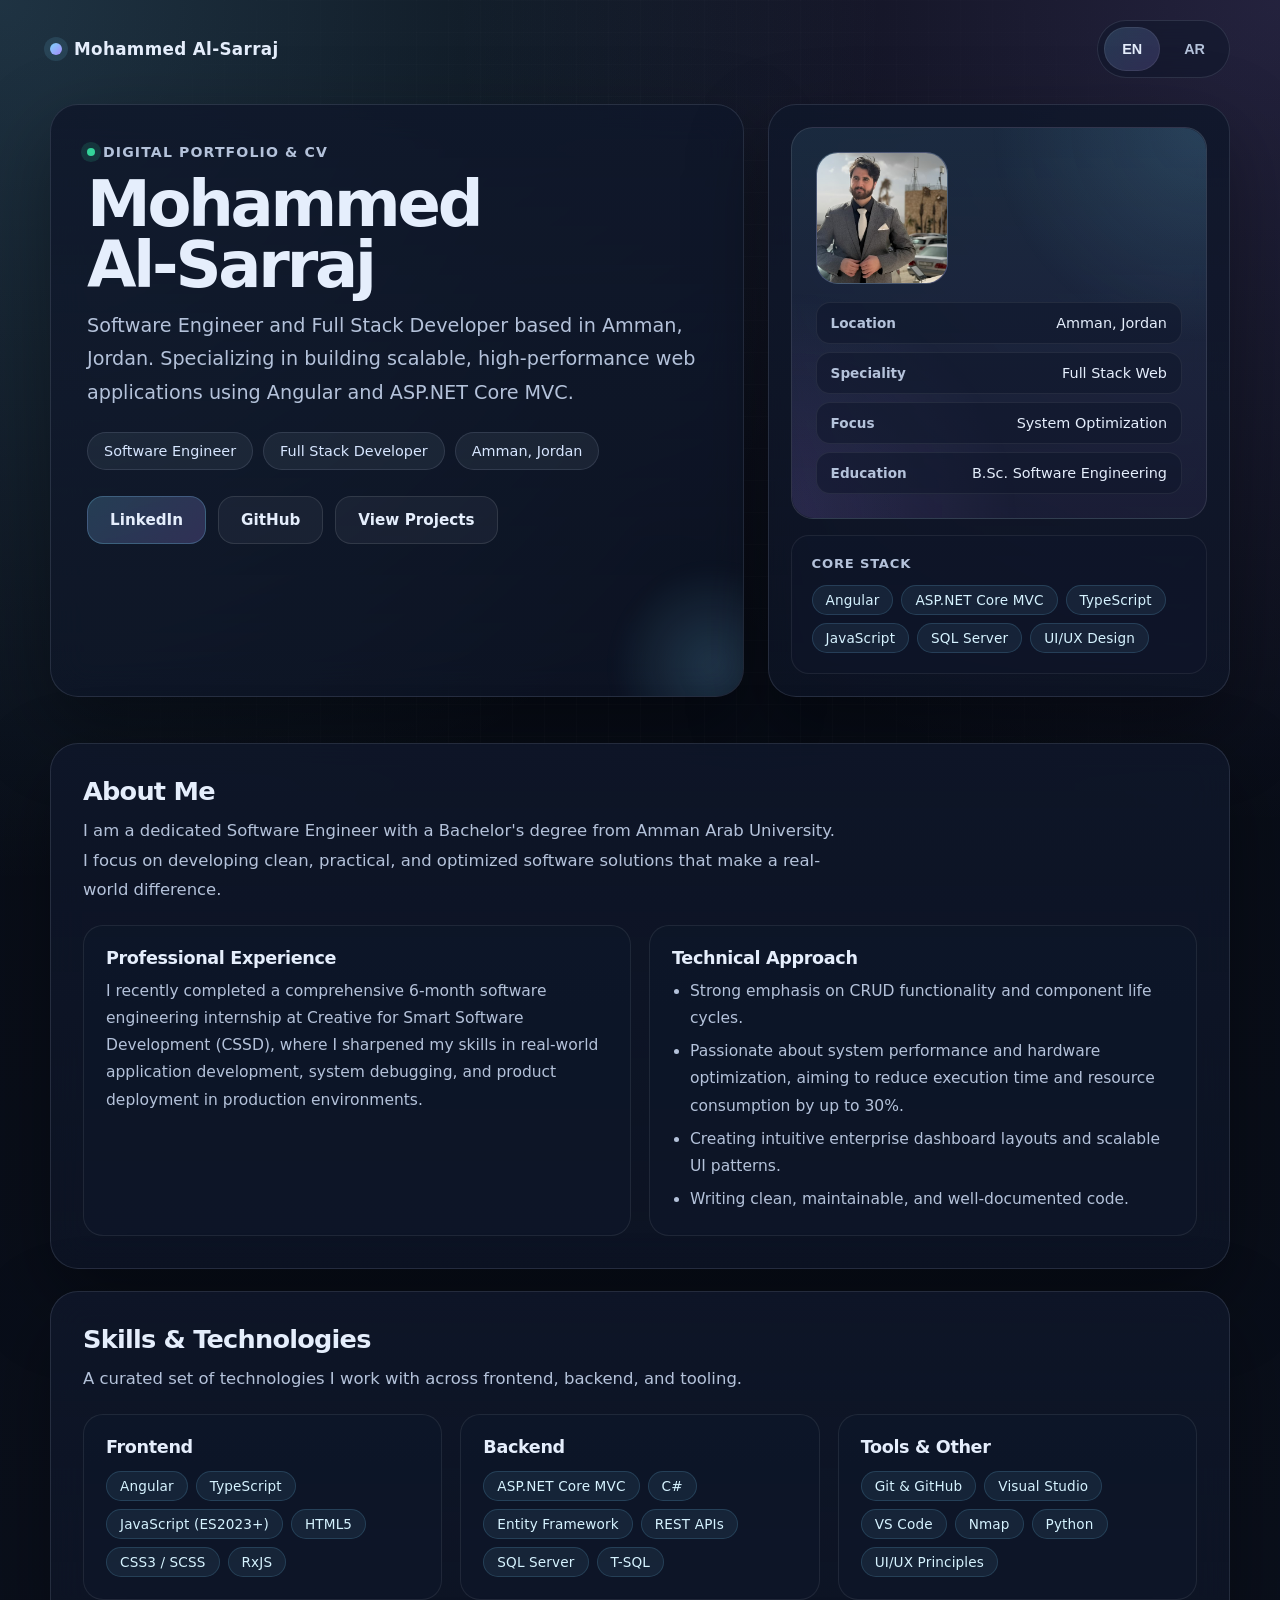
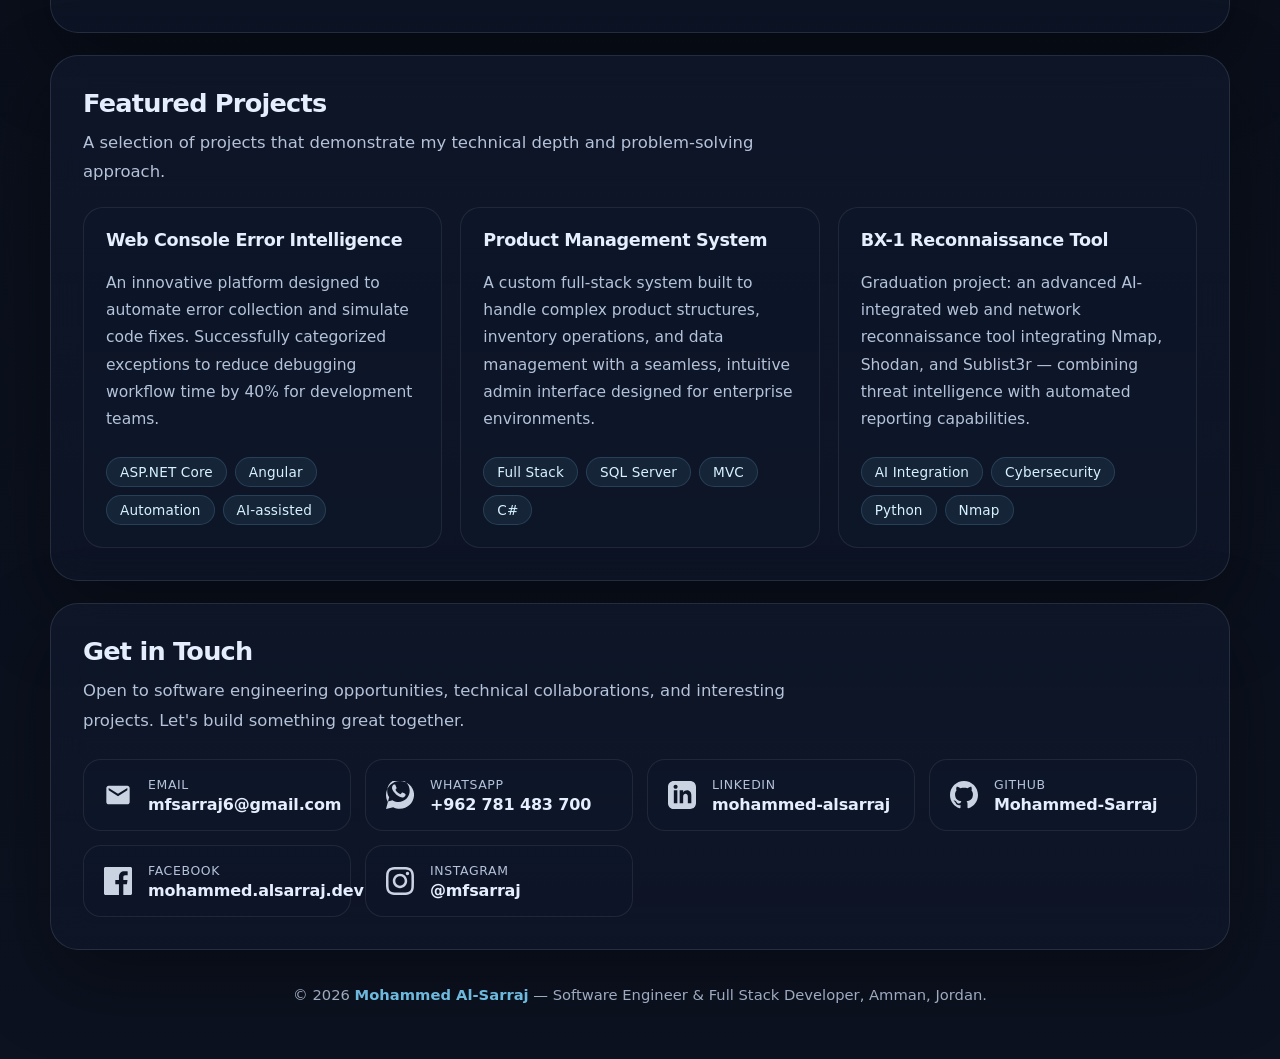
==== index.html @ 89865c55 "Update index.html" ====
<!DOCTYPE html>
<html lang="en" dir="ltr">
<head>
  <meta charset="UTF-8" />
  <meta name="viewport" content="width=device-width, initial-scale=1.0" />
  <meta name="theme-color" content="#070b14" />
  <meta name="color-scheme" content="dark light" />

  <title>Mohammed Al-Sarraj — Software Engineer & Full Stack Developer | محمد السراج — مهندس برمجيات</title>
  <meta name="description" content="Mohammed Al-Sarraj is a Software Engineer and Full Stack Developer based in Amman, Jordan, specializing in Angular and ASP.NET Core MVC. Building scalable, high-performance web applications." />
  <meta name="keywords" content="Mohammed Al-Sarraj, محمد السراج, Software Engineer, Full Stack Developer, Angular, ASP.NET Core, Web Developer, Amman, Jordan, مهندس برمجيات, مطور ويب" />
  <meta name="author" content="Mohammed Al-Sarraj" />
  <meta name="robots" content="index, follow, max-image-preview:large, max-snippet:-1, max-video-preview:-1" />
  <meta name="googlebot" content="index, follow" />
  <meta name="rating" content="general" />
  <meta name="revisit-after" content="7 days" />

  <link rel="icon" href="profile.jpg" />
  <link rel="apple-touch-icon" href="apple-touch-icon.png" />

  <link rel="canonical" href="https://Mohammed-Sarraj.github.io/" />
  <link rel="alternate" hreflang="en" href="https://Mohammed-Sarraj.github.io/" />
  <link rel="alternate" hreflang="ar" href="https://Mohammed-Sarraj.github.io/" />
  <link rel="alternate" hreflang="x-default" href="https://Mohammed-Sarraj.github.io/" />

  <meta property="og:type" content="profile" />
  <meta property="og:title" content="Mohammed Al-Sarraj — Software Engineer & Full Stack Developer" />
  <meta property="og:description" content="Digital CV and professional portfolio for Mohammed Al-Sarraj — Full Stack Developer specializing in Angular and ASP.NET Core MVC. Based in Amman, Jordan." />
  <meta property="og:url" content="https://Mohammed-Sarraj.github.io/" />
  <meta property="og:image" content="https://Mohammed-Sarraj.github.io/profile.jpg" />
  <meta property="og:image:alt" content="Mohammed Al-Sarraj — Software Engineer Portfolio" />
  <meta property="og:image:width" content="1200" />
  <meta property="og:image:height" content="630" />
  <meta property="og:locale" content="en_US" />
  <meta property="og:locale:alternate" content="ar_JO" />
  <meta property="og:site_name" content="Mohammed Al-Sarraj — Portfolio" />
  <meta property="profile:first_name" content="Mohammed" />
  <meta property="profile:last_name" content="Al-Sarraj" />

  <meta name="twitter:card" content="summary_large_image" />
  <meta name="twitter:title" content="Mohammed Al-Sarraj — Software Engineer & Full Stack Developer" />
  <meta name="twitter:description" content="Digital CV and professional portfolio for Mohammed Al-Sarraj. Full Stack Developer | Angular | ASP.NET Core | Amman, Jordan." />
  <meta name="twitter:image" content="https://Mohammed-Sarraj.github.io/profile.jpg" />
  <meta name="twitter:image:alt" content="Mohammed Al-Sarraj — Software Engineer" />

  <script type="application/ld+json">
  {
    "@context": "https://schema.org",
    "@type": "ProfilePage",
    "dateCreated": "2026-01-01",
    "dateModified": "2026-04-15",
    "url": "https://Mohammed-Sarraj.github.io/",
    "name": "Mohammed Al-Sarraj — Software Engineer Portfolio",
    "description": "Professional portfolio and digital CV for Mohammed Al-Sarraj, Full Stack Developer based in Amman, Jordan.",
    "inLanguage": ["en", "ar"],
    "mainEntity": {
      "@type": "Person",
      "@id": "https://Mohammed-Sarraj.github.io/#person",
      "name": "Mohammed Al-Sarraj",
      "alternateName": ["محمد السراج", "Mohammed Sarraj", "Mohammed-Al-Sarraj", "M. Al-Sarraj"],
      "jobTitle": "Software Engineer",
      "description": "Full Stack Developer specializing in Angular and ASP.NET Core MVC, building scalable web applications.",
      "url": "https://Mohammed-Sarraj.github.io/",
      "image": {
        "@type": "ImageObject",
        "url": "https://Mohammed-Sarraj.github.io/profile.jpg",
        "width": 400,
        "height": 400
      },
      "email": "mfsarraj6@gmail.com",
      "telephone": "+962781483700",
      "sameAs": [
        "https://www.linkedin.com/in/mohammed-alsarraj",
        "https://github.com/Mohammed-Sarraj",
        "https://www.facebook.com/mohammed.alsarraj.dev",
        "https://www.instagram.com/mfsarraj",
        "https://wa.me/962781483700"
      ],
      "address": {
        "@type": "PostalAddress",
        "addressLocality": "Amman",
        "addressRegion": "Amman Governorate",
        "addressCountry": "JO"
      },
      "nationality": {
        "@type": "Country",
        "name": "Jordan"
      },
      "alumniOf": {
        "@type": "EducationalOrganization",
        "name": "Amman Arab University",
        "address": {
          "@type": "PostalAddress",
          "addressLocality": "Amman",
          "addressCountry": "JO"
        }
      },
      "worksFor": {
        "@type": "Organization",
        "name": "Creative for Smart Software Development (CSSD)"
      },
      "knowsAbout": [
        "Angular",
        "ASP.NET Core MVC",
        "TypeScript",
        "JavaScript",
        "SQL Server",
        "Full Stack Web Development",
        "System Performance Optimization",
        "UI/UX Design",
        "Cybersecurity"
      ],
      "hasCredential": {
        "@type": "EducationalOccupationalCredential",
        "credentialCategory": "degree",
        "name": "Bachelor of Software Engineering",
        "recognizedBy": {
          "@type": "EducationalOrganization",
          "name": "Amman Arab University"
        }
      }
    },
    "breadcrumb": {
      "@type": "BreadcrumbList",
      "itemListElement": [
        {
          "@type": "ListItem",
          "position": 1,
          "name": "Home",
          "item": "https://Mohammed-Sarraj.github.io/"
        }
      ]
    }
  }
  </script>

  <script type="application/ld+json">
  {
    "@context": "https://schema.org",
    "@type": "WebSite",
    "name": "Mohammed Al-Sarraj",
    "url": "https://Mohammed-Sarraj.github.io/",
    "description": "Professional portfolio and digital CV of Mohammed Al-Sarraj, Software Engineer and Full Stack Developer.",
    "inLanguage": ["en", "ar"]
  }
  </script>

  <style>
    /* ============================================================
       DESIGN TOKENS
    ============================================================ */
    :root {
      --bg: #070b14;
      --bg2: #0c1220;
      --card: rgba(15,23,42,0.86);
      --text: #e5eefc;
      --muted: #b4c2da;
      --line: rgba(148,163,184,0.18);
      --accent: #7dd3fc;
      --accent2: #a78bfa;
      --success: #34d399;
      --shadow: 0 30px 80px rgba(0,0,0,0.35);
      --radius: 28px;
      --radius-sm: 18px;
      --max: 1180px;
      --transition: 0.25s ease;
    }

    /* ============================================================
       RESET & BASE
    ============================================================ */
    *, *::before, *::after { box-sizing: border-box; }

    html { scroll-behavior: smooth; }

    @media (prefers-reduced-motion: reduce) {
      html { scroll-behavior: auto; }
      *, *::before, *::after {
        animation-duration: 0.01ms !important;
        animation-iteration-count: 1 !important;
        transition-duration: 0.01ms !important;
      }
    }

    body {
      margin: 0;
      font-family: system-ui, -apple-system, BlinkMacSystemFont, "Segoe UI", Roboto, "Helvetica Neue", Arial, sans-serif;
      background:
        radial-gradient(circle at top left, rgba(125,211,252,0.20), transparent 30%),
        radial-gradient(circle at top right, rgba(167,139,250,0.18), transparent 28%),
        linear-gradient(180deg, var(--bg), var(--bg2));
      color: var(--text);
      min-height: 100vh;
      overflow-x: hidden;
      -webkit-font-smoothing: antialiased;
      -moz-osx-font-smoothing: grayscale;
      text-rendering: optimizeLegibility;
    }

    body::before {
      content: "";
      position: fixed;
      inset: 0;
      pointer-events: none;
      background-image:
        linear-gradient(rgba(255,255,255,0.035) 1px, transparent 1px),
        linear-gradient(90deg, rgba(255,255,255,0.035) 1px, transparent 1px);
      background-size: 32px 32px;
      mask-image: radial-gradient(circle at center, black 35%, transparent 100%);
      -webkit-mask-image: radial-gradient(circle at center, black 35%, transparent 100%);
      opacity: 0.55;
      z-index: 0;
    }

    a { color: inherit; text-decoration: none; }
    img { max-width: 100%; display: block; }

    /* ============================================================
       SKIP LINK (Accessibility)
    ============================================================ */
    .skip-link {
      position: absolute;
      top: -999px;
      left: 16px;
      z-index: 9999;
      padding: 12px 20px;
      background: var(--accent);
      color: #000;
      font-weight: 700;
      border-radius: 0 0 12px 12px;
      text-decoration: none;
      transition: top var(--transition);
    }
    .skip-link:focus { top: 0; }

    /* ============================================================
       FOCUS STYLES (Accessibility — WCAG 2.4.7)
    ============================================================ */
    a:focus-visible,
    button:focus-visible {
      outline: 3px solid var(--accent);
      outline-offset: 4px;
      border-radius: 6px;
    }

    /* ============================================================
       LAYOUT
    ============================================================ */
    .wrap {
      width: min(var(--max), calc(100% - 32px));
      margin: 0 auto;
      position: relative;
      z-index: 1;
    }

    /* ============================================================
       TOPBAR / NAV
    ============================================================ */
    .topbar {
      display: flex;
      justify-content: space-between;
      align-items: center;
      padding: 20px 0 8px;
      gap: 16px;
    }

    .brand {
      display: flex;
      align-items: center;
      gap: 12px;
      font-weight: 700;
      font-size: 1.05rem;
      letter-spacing: 0.02em;
    }

    .dot {
      width: 12px;
      height: 12px;
      border-radius: 50%;
      background: linear-gradient(135deg, var(--accent), var(--accent2));
      box-shadow: 0 0 0 6px rgba(125,211,252,0.12);
      flex-shrink: 0;
    }

    /* Language switcher — role="group" + aria-pressed is semantically correct for a toggle */
    .lang-switch {
      display: inline-flex;
      gap: 6px;
      padding: 6px;
      border: 1px solid var(--line);
      border-radius: 999px;
      background: rgba(15,23,42,0.55);
      backdrop-filter: blur(14px);
      -webkit-backdrop-filter: blur(14px);
    }

    .lang-switch button {
      appearance: none;
      border: 0;
      border-radius: 999px;
      padding: 10px 18px;
      background: transparent;
      color: var(--muted);
      font-weight: 700;
      font-size: 0.9rem;
      cursor: pointer;
      transition: background var(--transition), color var(--transition);
      min-height: 44px;
      min-width: 48px;
    }

    .lang-switch button[aria-pressed="true"] {
      background: linear-gradient(135deg, rgba(125,211,252,0.18), rgba(167,139,250,0.18));
      color: var(--text);
      box-shadow: inset 0 0 0 1px rgba(255,255,255,0.08);
    }

    /* ============================================================
       HERO
    ============================================================ */
    .hero {
      display: grid;
      grid-template-columns: 1.2fr 0.8fr;
      gap: 24px;
      align-items: stretch;
      padding: 18px 0 24px;
    }

    .panel {
      background: linear-gradient(180deg, rgba(15,23,42,0.86), rgba(15,23,42,0.62));
      border: 1px solid var(--line);
      border-radius: var(--radius);
      box-shadow: var(--shadow);
      backdrop-filter: blur(18px);
      -webkit-backdrop-filter: blur(18px);
    }

    .hero-main {
      padding: 36px 36px 32px;
      position: relative;
      overflow: hidden;
    }

    .hero-main::after {
      content: "";
      position: absolute;
      inset: auto -80px -80px auto;
      width: 220px;
      height: 220px;
      background: radial-gradient(circle, rgba(125,211,252,0.18), transparent 65%);
      border-radius: 50%;
      filter: blur(8px);
      pointer-events: none;
    }

    .eyebrow {
      display: inline-flex;
      align-items: center;
      gap: 8px;
      color: var(--muted);
      font-size: 0.88rem;
      letter-spacing: 0.08em;
      text-transform: uppercase;
      font-weight: 600;
    }

    .pulse {
      width: 8px;
      height: 8px;
      border-radius: 50%;
      background: var(--success);
      box-shadow: 0 0 0 6px rgba(52,211,153,0.15);
      flex-shrink: 0;
      animation: pulseAnim 2.2s ease-in-out infinite;
    }

    @keyframes pulseAnim {
      0%, 100% { box-shadow: 0 0 0 4px rgba(52,211,153,0.15); }
      50% { box-shadow: 0 0 0 9px rgba(52,211,153,0.08); }
    }

    @media (prefers-reduced-motion: reduce) {
      .pulse { animation: none; box-shadow: 0 0 0 4px rgba(52,211,153,0.2); }
    }

    h1 {
      margin: 14px 0 12px;
      font-size: clamp(2.4rem, 5vw, 4.6rem);
      line-height: 0.96;
      letter-spacing: -0.05em;
      font-weight: 900;
    }

    .subtitle {
      font-size: clamp(1rem, 1.8vw, 1.2rem);
      line-height: 1.75;
      color: var(--muted);
      max-width: 60ch;
      margin: 0;
    }

    .meta-row {
      display: flex;
      flex-wrap: wrap;
      gap: 10px;
      margin: 22px 0 0;
    }

    .pill {
      display: inline-flex;
      align-items: center;
      gap: 8px;
      padding: 10px 16px;
      border-radius: 999px;
      background: rgba(148,163,184,0.10);
      border: 1px solid var(--line);
      color: #d7e6ff;
      font-size: 0.9rem;
      font-weight: 500;
      white-space: nowrap;
    }

    .actions {
      display: flex;
      flex-wrap: wrap;
      gap: 12px;
      margin-top: 26px;
    }

    .btn {
      display: inline-flex;
      align-items: center;
      justify-content: center;
      gap: 10px;
      padding: 0 22px;
      height: 48px;
      min-width: 48px;
      border-radius: 16px;
      border: 1px solid rgba(255,255,255,0.10);
      font-weight: 700;
      font-size: 0.95rem;
      transition: transform var(--transition), border-color var(--transition), background var(--transition), box-shadow var(--transition);
      cursor: pointer;
    }

    .btn:hover {
      transform: translateY(-2px);
      box-shadow: 0 8px 24px rgba(0,0,0,0.25);
    }

    .btn.primary {
      background: linear-gradient(135deg, rgba(125,211,252,0.20), rgba(167,139,250,0.22));
      border-color: rgba(125,211,252,0.25);
    }

    .btn.primary:hover {
      background: linear-gradient(135deg, rgba(125,211,252,0.28), rgba(167,139,250,0.30));
      border-color: rgba(125,211,252,0.38);
    }

    .btn.ghost {
      background: rgba(148,163,184,0.08);
    }

    .btn.ghost:hover {
      background: rgba(148,163,184,0.14);
      border-color: rgba(255,255,255,0.16);
    }

    /* ============================================================
       HERO SIDE
    ============================================================ */
    .hero-side {
      padding: 22px;
      display: grid;
      gap: 16px;
    }

    .profile-card {
      padding: 24px;
      border-radius: 22px;
      background: linear-gradient(180deg, rgba(125,211,252,0.10), rgba(167,139,250,0.07));
      border: 1px solid rgba(255,255,255,0.10);
      position: relative;
      overflow: hidden;
    }

    .profile-card::before {
      content: "";
      position: absolute;
      inset: 0;
      background:
        radial-gradient(circle at top right, rgba(125,211,252,0.14), transparent 38%),
        radial-gradient(circle at bottom left, rgba(167,139,250,0.12), transparent 40%);
      pointer-events: none;
      border-radius: inherit;
    }

    .avatar {
      width: min(132px, 30vw);
      aspect-ratio: 1;
      border-radius: 22px;
      overflow: hidden;
      border: 1px solid rgba(255,255,255,0.13);
      background: linear-gradient(135deg, rgba(125,211,252,0.18), rgba(167,139,250,0.18));
      display: grid;
      place-items: center;
      position: relative;
      z-index: 1;
      flex-shrink: 0;
    }

   .avatar img {
      width: 100%;
      height: 100%;
      object-fit: cover;
      object-position: center 75%; 
      transform: scale(1.8); 
    }

    .avatar-fallback {
      font-size: 2.2rem;
      font-weight: 900;
      letter-spacing: -0.06em;
      color: white;
      line-height: 1;
      padding: 8px;
      display: none;
    }

    .quick {
      display: grid;
      gap: 8px;
      margin-top: 18px;
      position: relative;
      z-index: 1;
    }

    .quick-item {
      display: flex;
      justify-content: space-between;
      gap: 12px;
      align-items: center;
      padding: 12px 14px;
      border-radius: 14px;
      background: rgba(15,23,42,0.55);
      border: 1px solid rgba(255,255,255,0.07);
    }

    .quick-item strong {
      font-size: 0.85rem;
      font-weight: 600;
      color: var(--muted);
      white-space: nowrap;
    }

    .quick-item span {
      font-size: 0.9rem;
      color: var(--text);
      text-align: right;
    }

    /* ============================================================
       SECTIONS
    ============================================================ */
    .section {
      margin-top: 22px;
      padding: 32px;
    }

    .section h2 {
      margin: 0 0 10px;
      font-size: 1.6rem;
      letter-spacing: -0.03em;
      font-weight: 800;
    }

    .section p.lead {
      color: var(--muted);
      line-height: 1.8;
      margin: 0 0 20px;
      max-width: 72ch;
      font-size: 1.03rem;
    }

    .grid-2 {
      display: grid;
      grid-template-columns: repeat(2, minmax(0, 1fr));
      gap: 18px;
    }

    .grid-3 {
      display: grid;
      grid-template-columns: repeat(3, minmax(0, 1fr));
      gap: 18px;
    }

    /* ============================================================
       CARDS
    ============================================================ */
    .card {
      padding: 22px;
      border-radius: 20px;
      background: rgba(15,23,42,0.65);
      border: 1px solid rgba(255,255,255,0.08);
      transition: transform var(--transition), border-color var(--transition), box-shadow var(--transition);
    }

    .card:hover {
      transform: translateY(-5px);
      border-color: rgba(125,211,252,0.22);
      box-shadow: 0 18px 48px rgba(0,0,0,0.30);
    }

    .card h3 {
      margin: 0 0 10px;
      font-size: 1.1rem;
      font-weight: 700;
      letter-spacing: -0.02em;
    }

    .card p, .card li {
      color: var(--muted);
      line-height: 1.75;
      margin: 0;
      font-size: 0.97rem;
    }

    .card ul {
      margin: 0;
      padding-inline-start: 18px;
    }

    .card ul li + li { margin-top: 6px; }

    .project {
      display: flex;
      flex-direction: column;
      gap: 10px;
      height: 100%;
    }

    .project p { flex: 1; }

    /* ============================================================
       TAGS
    ============================================================ */
    .tagrow {
      display: flex;
      flex-wrap: wrap;
      gap: 8px;
      margin-top: 14px;
    }

    .tag {
      display: inline-flex;
      padding: 6px 13px;
      border-radius: 999px;
      background: rgba(125,211,252,0.08);
      border: 1px solid rgba(125,211,252,0.16);
      color: #d6f3ff;
      font-size: 0.85rem;
      font-weight: 500;
      letter-spacing: 0.01em;
    }

    /* ============================================================
       SKILLS / CORE STACK CARD
    ============================================================ */
    .stack-card {
      padding: 20px;
      border-radius: 18px;
      background: rgba(15,23,42,0.55);
      border: 1px solid rgba(255,255,255,0.07);
    }

    .stack-card h3 {
      margin: 0 0 14px;
      font-size: 1rem;
      font-weight: 700;
      color: var(--muted);
      text-transform: uppercase;
      letter-spacing: 0.06em;
      font-size: 0.82rem;
    }

    /* ============================================================
       CONTACT / SOCIAL LINKS
    ============================================================ */
    .contact-grid {
      display: grid;
      grid-template-columns: repeat(auto-fit, minmax(220px, 1fr));
      gap: 14px;
      margin-top: 24px;
    }

    .social-link {
      display: flex;
      align-items: center;
      gap: 16px;
      padding: 16px 20px;
      border-radius: 18px;
      background: rgba(15,23,42,0.55);
      border: 1px solid rgba(255,255,255,0.08);
      color: var(--text);
      font-weight: 600;
      transition: transform var(--transition), background var(--transition), border-color var(--transition), box-shadow var(--transition);
      text-decoration: none;
      min-height: 72px;
    }

    .social-link:hover {
      transform: translateY(-4px);
      background: rgba(125,211,252,0.10);
      border-color: rgba(125,211,252,0.28);
      box-shadow: 0 12px 36px rgba(0,0,0,0.22);
    }

    .social-link svg {
      width: 28px;
      height: 28px;
      fill: currentColor;
      flex-shrink: 0;
      opacity: 0.88;
    }

    .social-link .details {
      display: flex;
      flex-direction: column;
      gap: 3px;
    }

    .social-link .details .label {
      font-size: 0.78rem;
      color: var(--muted);
      font-weight: 500;
      text-transform: uppercase;
      letter-spacing: 0.05em;
    }

    .social-link .details .value {
      font-size: 1rem;
      font-weight: 700;
      letter-spacing: -0.01em;
    }

    /* ============================================================
       LANGUAGE BLOCKS
    ============================================================ */
    .lang-block { display: none; }
    .lang-block.active { display: block; }

    /* RTL overrides */
    [dir="rtl"] {
      text-align: right;
    }
    [dir="rtl"] .actions,
    [dir="rtl"] .meta-row,
    [dir="rtl"] .tagrow,
    [dir="rtl"] .topbar {
      direction: rtl;
    }
    [dir="rtl"] .grid-2,
    [dir="rtl"] .grid-3,
    [dir="rtl"] .contact-grid {
      direction: rtl;
    }

    /* ============================================================
       FOOTER
    ============================================================ */
    .footer {
      padding: 32px 0 52px;
      text-align: center;
      font-size: 0.92rem;
      color: var(--muted);
      line-height: 1.7;
    }

    .footer a {
      color: var(--accent);
      font-weight: 600;
    }

    .footer a:hover { text-decoration: underline; }

    /* ============================================================
       SCROLL ANIMATIONS (Intersection Observer based)
    ============================================================ */
    .anim {
      opacity: 0;
      transform: translateY(24px);
      transition: opacity 0.55s ease, transform 0.55s ease;
    }

    .anim.visible {
      opacity: 1;
      transform: translateY(0);
    }

    /* Stagger support */
    .anim[data-delay="1"] { transition-delay: 0.06s; }
    .anim[data-delay="2"] { transition-delay: 0.12s; }
    .anim[data-delay="3"] { transition-delay: 0.18s; }
    .anim[data-delay="4"] { transition-delay: 0.24s; }
    .anim[data-delay="5"] { transition-delay: 0.30s; }
    .anim[data-delay="6"] { transition-delay: 0.36s; }

    /* ============================================================
       RESPONSIVE
    ============================================================ */
    @media (max-width: 980px) {
      .hero,
      .grid-2,
      .grid-3 {
        grid-template-columns: 1fr;
      }

      .hero-main { padding: 26px; }
      .hero-side { padding: 18px; }
      .section { padding: 24px; }
    }

    @media (max-width: 640px) {
      .wrap { width: min(var(--max), calc(100% - 20px)); }

      .topbar {
        flex-direction: column;
        align-items: stretch;
        gap: 12px;
      }

      .lang-switch {
        width: 100%;
        justify-content: center;
      }

      .hero-main,
      .hero-side,
      .section {
        padding: 18px;
      }

      h1 { line-height: 1.02; }

      .pill { white-space: normal; }

      .contact-grid { grid-template-columns: 1fr; }

      .btn { width: 100%; justify-content: center; }

      .actions { flex-direction: column; }
    }

    @media (max-width: 400px) {
      .hero-main { padding: 16px; }
      .section { padding: 14px; }
    }

    /* ============================================================
       PRINT STYLES
    ============================================================ */
    @media print {
      body { background: white; color: black; }
      .topbar, .lang-switch, .actions, .footer { display: none; }
      .panel, .card { border: 1px solid #ccc; box-shadow: none; background: white; }
      .lang-block { display: block !important; }
      .lang-block[data-lang="ar"] { display: none !important; }
      a::after { content: " (" attr(href) ")"; font-size: 0.8rem; color: #555; }
    }
  </style>
</head>
<body>

  <a class="skip-link" href="#main-content">Skip to main content</a>

  <div class="wrap">
    <header class="topbar">
      <div class="brand" aria-label="Mohammed Al-Sarraj — Portfolio">
        <span class="dot" aria-hidden="true"></span>
        <span>Mohammed Al-Sarraj</span>
      </div>

      <div class="lang-switch" role="group" aria-label="Language selection">
        <button
          id="btnEn"
          type="button"
          aria-pressed="true"
          lang="en"
          title="Switch to English"
        >EN</button>
        <button
          id="btnAr"
          type="button"
          aria-pressed="false"
          lang="ar"
          title="التبديل إلى العربية"
        >AR</button>
      </div>
    </header>

    <main id="main-content">

      <section class="hero" aria-label="Introduction">

        <article class="panel hero-main">
          <div class="lang-block active anim" id="english" dir="ltr">
            <div class="eyebrow">
              <span class="pulse" aria-hidden="true"></span>
              <span>Digital Portfolio &amp; CV</span>
            </div>
            <h1>Mohammed<br>Al-Sarraj</h1>
            <p class="subtitle">
              Software Engineer and Full Stack Developer based in Amman, Jordan.
              Specializing in building scalable, high-performance web applications
              using Angular and ASP.NET Core MVC.
            </p>
            <div class="meta-row" aria-label="Key attributes">
              <span class="pill">Software Engineer</span>
              <span class="pill">Full Stack Developer</span>
              <span class="pill">Amman, Jordan</span>
            </div>
            <div class="actions">
              <a
                class="btn primary"
                href="https://www.linkedin.com/in/mohammed-alsarraj"
                target="_blank"
                rel="noopener noreferrer"
                aria-label="Connect with Mohammed on LinkedIn (opens in new tab)"
              >LinkedIn</a>
              <a
                class="btn ghost"
                href="https://github.com/Mohammed-Sarraj"
                target="_blank"
                rel="noopener noreferrer"
                aria-label="View Mohammed's GitHub profile (opens in new tab)"
              >GitHub</a>
              <a class="btn ghost" href="#projects">View Projects</a>
            </div>
          </div>

          <div class="lang-block anim" id="arabic" dir="rtl">
            <div class="eyebrow">
              <span class="pulse" aria-hidden="true"></span>
              <span>السيرة الذاتية والمعرض الرقمي</span>
            </div>
            <h1>محمد<br>السراج</h1>
            <p class="subtitle">
              مهندس برمجيات ومطور شامل مقيم في عمّان، الأردن.
              متخصص في بناء تطبيقات ويب عالية الأداء وقابلة للتوسع
              باستخدام Angular و ASP.NET Core MVC.
            </p>
            <div class="meta-row" aria-label="المؤهلات الأساسية">
              <span class="pill">مهندس برمجيات</span>
              <span class="pill">مطور شامل</span>
              <span class="pill">عمّان، الأردن</span>
            </div>
            <div class="actions">
              <a
                class="btn primary"
                href="https://www.linkedin.com/in/mohammed-alsarraj"
                target="_blank"
                rel="noopener noreferrer"
                aria-label="تواصل مع محمد على لينكدإن (يفتح في تبويب جديد)"
              >لينكدإن</a>
              <a
                class="btn ghost"
                href="https://github.com/Mohammed-Sarraj"
                target="_blank"
                rel="noopener noreferrer"
                aria-label="تصفح مستودعات محمد على جيت هب (يفتح في تبويب جديد)"
              >جيت هب</a>
              <a class="btn ghost" href="#projects">المشاريع</a>
            </div>
          </div>
        </article>

        <aside class="panel hero-side anim" data-delay="1" aria-label="Profile summary">
          <div class="profile-card">
            <div class="avatar" role="img" aria-label="Profile photo of Mohammed Al-Sarraj">
              <img
                src="profile.jpg"
                alt="Mohammed Al-Sarraj — Software Engineer"
                width="400"
                height="400"
                loading="eager"
                fetchpriority="high"
                decoding="async"
                onerror="this.style.display='none'; this.parentElement.querySelector('.avatar-fallback').style.display='flex';"
              />
              <div class="avatar-fallback" aria-hidden="true" style="display:none; align-items:center; justify-content:center; width:100%; height:100%;">MS</div>
            </div>

            <div class="quick" aria-label="Quick profile facts">
              <div class="quick-item">
                <strong>Location</strong>
                <span>Amman, Jordan</span>
              </div>
              <div class="quick-item">
                <strong>Speciality</strong>
                <span>Full Stack Web</span>
              </div>
              <div class="quick-item">
                <strong>Focus</strong>
                <span>System Optimization</span>
              </div>
              <div class="quick-item">
                <strong>Education</strong>
                <span>B.Sc. Software Engineering</span>
              </div>
            </div>
          </div>

          <div class="stack-card anim" data-delay="2">
            <h3>Core Stack</h3>
            <div class="tagrow" role="list" aria-label="Technical skills">
              <span class="tag" role="listitem">Angular</span>
              <span class="tag" role="listitem">ASP.NET Core MVC</span>
              <span class="tag" role="listitem">TypeScript</span>
              <span class="tag" role="listitem">JavaScript</span>
              <span class="tag" role="listitem">SQL Server</span>
              <span class="tag" role="listitem">UI/UX Design</span>
            </div>
          </div>
        </aside>
      </section>

      <section class="panel section anim" id="about" aria-labelledby="about-heading-en about-heading-ar">

        <div class="lang-block active" data-lang="en" dir="ltr">
          <h2 id="about-heading-en">About Me</h2>
          <p class="lead">
            I am a dedicated Software Engineer with a Bachelor's degree from Amman Arab
            University. I focus on developing clean, practical, and optimized software
            solutions that make a real-world difference.
          </p>
          <div class="grid-2">
            <div class="card anim" data-delay="1">
              <h3>Professional Experience</h3>
              <p>
                I recently completed a comprehensive 6-month software engineering internship
                at Creative for Smart Software Development (CSSD), where I sharpened my
                skills in real-world application development, system debugging, and
                product deployment in production environments.
              </p>
            </div>
            <div class="card anim" data-delay="2">
              <h3>Technical Approach</h3>
              <ul>
                <li>Strong emphasis on CRUD functionality and component life cycles.</li>
                <li>Passionate about system performance and hardware optimization, aiming to reduce execution time and resource consumption by up to 30%.</li>
                <li>Creating intuitive enterprise dashboard layouts and scalable UI patterns.</li>
                <li>Writing clean, maintainable, and well-documented code.</li>
              </ul>
            </div>
          </div>
        </div>

        <div class="lang-block" data-lang="ar" dir="rtl">
          <h2 id="about-heading-ar">نبذة عني</h2>
          <p class="lead">
            أنا مهندس برمجيات شغوف بحل المشكلات، حاصل على درجة البكالوريوس في هندسة البرمجيات
            من جامعة عمّان العربية. أركز دائماً على تطوير حلول برمجية نظيفة، عملية، وعالية الكفاءة.
          </p>
          <div class="grid-2">
            <div class="card anim" data-delay="1">
              <h3>الخبرة المهنية</h3>
              <p>
                أتممت مؤخراً تدريباً مهنياً مكثفاً لمدة 6 أشهر في شركة الإبداع لتطوير
                البرمجيات الذكية (CSSD)، حيث صقلت مهاراتي في تطوير التطبيقات الحقيقية،
                تتبع الأخطاء، ونشر المنتجات البرمجية في بيئات الإنتاج.
              </p>
            </div>
            <div class="card anim" data-delay="2">
              <h3>النهج التقني</h3>
              <ul>
                <li>تركيز عالٍ على عمليات قواعد البيانات (CRUD) ودورة حياة المكونات.</li>
                <li>شغف كبير بتحسين أداء الأنظمة وإدارة موارد الأجهزة، مع التركيز على تقليل وقت المعالجة واستهلاك الموارد بنسب تصل إلى 30%.</li>
                <li>تصميم واجهات وأنظمة لوحات تحكم مريحة وقابلة للتوسع.</li>
                <li>كتابة كود نظيف وقابل للصيانة وموثق بشكل جيد.</li>
              </ul>
            </div>
          </div>
        </div>
      </section>

      <section class="panel section anim" id="skills" aria-labelledby="skills-heading-en skills-heading-ar">

        <div class="lang-block active" data-lang="en" dir="ltr">
          <h2 id="skills-heading-en">Skills &amp; Technologies</h2>
          <p class="lead">A curated set of technologies I work with across frontend, backend, and tooling.</p>
          <div class="grid-3">
            <div class="card anim" data-delay="1">
              <h3>Frontend</h3>
              <div class="tagrow">
                <span class="tag">Angular</span>
                <span class="tag">TypeScript</span>
                <span class="tag">JavaScript (ES2023+)</span>
                <span class="tag">HTML5</span>
                <span class="tag">CSS3 / SCSS</span>
                <span class="tag">RxJS</span>
              </div>
            </div>
            <div class="card anim" data-delay="2">
              <h3>Backend</h3>
              <div class="tagrow">
                <span class="tag">ASP.NET Core MVC</span>
                <span class="tag">C#</span>
                <span class="tag">Entity Framework</span>
                <span class="tag">REST APIs</span>
                <span class="tag">SQL Server</span>
                <span class="tag">T-SQL</span>
              </div>
            </div>
            <div class="card anim" data-delay="3">
              <h3>Tools &amp; Other</h3>
              <div class="tagrow">
                <span class="tag">Git &amp; GitHub</span>
                <span class="tag">Visual Studio</span>
                <span class="tag">VS Code</span>
                <span class="tag">Nmap</span>
                <span class="tag">Python</span>
                <span class="tag">UI/UX Principles</span>
              </div>
            </div>
          </div>
        </div>

        <div class="lang-block" data-lang="ar" dir="rtl">
          <h2 id="skills-heading-ar">المهارات والتقنيات</h2>
          <p class="lead">مجموعة متكاملة من التقنيات التي أعمل بها في الواجهة الأمامية والخلفية والأدوات البرمجية.</p>
          <div class="grid-3">
            <div class="card anim" data-delay="1">
              <h3>الواجهة الأمامية</h3>
              <div class="tagrow">
                <span class="tag">Angular</span>
                <span class="tag">TypeScript</span>
                <span class="tag">JavaScript (ES2023+)</span>
                <span class="tag">HTML5</span>
                <span class="tag">CSS3 / SCSS</span>
                <span class="tag">RxJS</span>
              </div>
            </div>
            <div class="card anim" data-delay="2">
              <h3>الواجهة الخلفية</h3>
              <div class="tagrow">
                <span class="tag">ASP.NET Core MVC</span>
                <span class="tag">C#</span>
                <span class="tag">Entity Framework</span>
                <span class="tag">REST APIs</span>
                <span class="tag">SQL Server</span>
                <span class="tag">T-SQL</span>
              </div>
            </div>
            <div class="card anim" data-delay="3">
              <h3>الأدوات والأخرى</h3>
              <div class="tagrow">
                <span class="tag">Git &amp; GitHub</span>
                <span class="tag">Visual Studio</span>
                <span class="tag">VS Code</span>
                <span class="tag">Nmap</span>
                <span class="tag">Python</span>
                <span class="tag">مبادئ UI/UX</span>
              </div>
            </div>
          </div>
        </div>
      </section>

      <section class="panel section anim" id="projects" aria-labelledby="projects-heading-en projects-heading-ar">

        <div class="lang-block active" data-lang="en" dir="ltr">
          <h2 id="projects-heading-en">Featured Projects</h2>
          <p class="lead">A selection of projects that demonstrate my technical depth and problem-solving approach.</p>
          <div class="grid-3">
            <article class="card project anim" data-delay="1">
              <h3>Web Console Error Intelligence</h3>
              <p>
                An innovative platform designed to automate error collection and simulate
                code fixes. Successfully categorized exceptions to reduce debugging workflow time by 40% for development teams.
              </p>
              <div class="tagrow">
                <span class="tag">ASP.NET Core</span>
                <span class="tag">Angular</span>
                <span class="tag">Automation</span>
                <span class="tag">AI-assisted</span>
              </div>
            </article>
            <article class="card project anim" data-delay="2">
              <h3>Product Management System</h3>
              <p>
                A custom full-stack system built to handle complex product structures,
                inventory operations, and data management with a seamless, intuitive
                admin interface designed for enterprise environments.
              </p>
              <div class="tagrow">
                <span class="tag">Full Stack</span>
                <span class="tag">SQL Server</span>
                <span class="tag">MVC</span>
                <span class="tag">C#</span>
              </div>
            </article>
            <article class="card project anim" data-delay="3">
              <h3>BX-1 Reconnaissance Tool</h3>
              <p>
                Graduation project: an advanced AI-integrated web and network
                reconnaissance tool integrating Nmap, Shodan, and Sublist3r — combining
                threat intelligence with automated reporting capabilities.
              </p>
              <div class="tagrow">
                <span class="tag">AI Integration</span>
                <span class="tag">Cybersecurity</span>
                <span class="tag">Python</span>
                <span class="tag">Nmap</span>
              </div>
            </article>
          </div>
        </div>

        <div class="lang-block" data-lang="ar" dir="rtl">
          <h2 id="projects-heading-ar">أبرز المشاريع</h2>
          <p class="lead">نماذج مختارة من مشاريعي تعكس عمقي التقني وأسلوبي في حل المشكلات.</p>
          <div class="grid-3">
            <article class="card project anim" data-delay="1">
              <h3>Web Console Error Intelligence</h3>
              <p>
                منصة مبتكرة مصممة لأتمتة جمع الأخطاء البرمجية ومحاكاة إصلاحها،
                ساهمت في تصنيف الاستثناءات بذكاء مما أدى إلى تقليل وقت التنقيح (Debugging) بنسبة 40%.
              </p>
              <div class="tagrow">
                <span class="tag">ASP.NET Core</span>
                <span class="tag">Angular</span>
                <span class="tag">Automation</span>
                <span class="tag">مدعوم بالذكاء الاصطناعي</span>
              </div>
            </article>
            <article class="card project anim" data-delay="2">
              <h3>نظام إدارة المنتجات</h3>
              <p>
                نظام شامل تم بناؤه خصيصاً لإدارة هيكلة المنتجات والعمليات المتعلقة بها،
                مزود بواجهة إدارة متكاملة وسهلة الاستخدام مناسبة للبيئات المؤسسية.
              </p>
              <div class="tagrow">
                <span class="tag">Full Stack</span>
                <span class="tag">SQL Server</span>
                <span class="tag">MVC</span>
                <span class="tag">C#</span>
              </div>
            </article>
            <article class="card project anim" data-delay="3">
              <h3>أداة BX-1 للاستطلاع الشبكي</h3>
              <p>
                مشروع تخرجي: أداة متقدمة للاستطلاع الشبكي مدمجة بالذكاء الاصطناعي،
                تعتمد على Nmap و Shodan و Sublist3r مع قدرات إعداد التقارير الآلية.
              </p>
              <div class="tagrow">
                <span class="tag">AI Integration</span>
                <span class="tag">Cybersecurity</span>
                <span class="tag">Python</span>
                <span class="tag">Nmap</span>
              </div>
            </article>
          </div>
        </div>
      </section>

      <section class="panel section anim" id="contact" aria-labelledby="contact-heading-en contact-heading-ar">

        <div class="lang-block active" data-lang="en" dir="ltr">
          <h2 id="contact-heading-en">Get in Touch</h2>
          <p class="lead">
            Open to software engineering opportunities, technical collaborations, and
            interesting projects. Let's build something great together.
          </p>
          <div class="contact-grid">

            <a href="mailto:mfsarraj6@gmail.com" class="social-link anim" data-delay="1" aria-label="Send Mohammed an email at mfsarraj6@gmail.com">
              <svg viewBox="0 0 24 24" aria-hidden="true" focusable="false"><path d="M20 4H4c-1.1 0-1.99.9-1.99 2L2 18c0 1.1.9 2 2 2h16c1.1 0 2-.9 2-2V6c0-1.1-.9-2-2-2zm0 4l-8 5-8-5V6l8 5 8-5v2z"/></svg>
              <div class="details">
                <span class="label">Email</span>
                <span class="value">mfsarraj6@gmail.com</span>
              </div>
            </a>

            <a href="https://wa.me/962781483700" target="_blank" rel="noopener noreferrer" class="social-link anim" data-delay="2" aria-label="Chat with Mohammed on WhatsApp (opens in new tab)">
              <svg viewBox="0 0 24 24" aria-hidden="true" focusable="false"><path d="M12.031 0C5.385 0 .012 5.373.012 12.019c0 2.128.552 4.195 1.6 6.01L.027 24l6.115-1.603c1.744.962 3.716 1.468 5.889 1.468 6.646 0 12.02-5.373 12.02-12.019C24.05 5.373 18.677 0 12.031 0zm-1.127 18.06c-1.782-.008-3.528-.475-5.048-1.353l-.361-.214-3.753.984.998-3.661-.235-.374c-.966-1.538-1.478-3.327-1.478-5.183 0-5.313 4.323-9.636 9.636-9.636 5.312 0 9.635 4.323 9.635 9.636 0 5.312-4.323 9.635-9.635 9.635zm5.289-7.221c-.29-.145-1.716-.847-1.982-.944-.265-.096-.459-.145-.652.145-.193.29-.75.944-.919 1.138-.17.193-.338.217-.628.072-1.666-.837-3.08-2.316-3.83-3.612-.113-.197-.01-.301.135-.445.13-.13.29-.338.435-.508.145-.17.193-.29.29-.483.096-.193.048-.362 0-.508-.048-.145-.652-1.571-.894-2.152-.236-.563-.475-.487-.652-.496h-.556c-.193 0-.508.072-.774.362-.265.29-1.015.992-1.015 2.418 0 1.427 1.04 2.806 1.185 2.999.145.193 2.045 3.123 4.954 4.381 1.761.76 2.492.936 3.327.882.686-.044 1.716-.701 1.958-1.378.242-.677.242-1.258.17-1.378-.073-.121-.266-.193-.556-.338z"/></svg>
              <div class="details">
                <span class="label">WhatsApp</span>
                <span class="value">+962 781 483 700</span>
              </div>
            </a>

            <a href="https://www.linkedin.com/in/mohammed-alsarraj" target="_blank" rel="noopener noreferrer" class="social-link anim" data-delay="3" aria-label="Connect with Mohammed on LinkedIn (opens in new tab)">
              <svg viewBox="0 0 24 24" aria-hidden="true" focusable="false"><path d="M19 0h-14c-2.761 0-5 2.239-5 5v14c0 2.761 2.239 5 5 5h14c2.762 0 5-2.239 5-5v-14c0-2.761-2.238-5-5-5zm-11 19h-3v-11h3v11zm-1.5-12.268c-.966 0-1.75-.79-1.75-1.764s.784-1.764 1.75-1.764 1.75.79 1.75 1.764-.783 1.764-1.75 1.764zm13.5 12.268h-3v-5.604c0-3.368-4-3.113-4 0v5.604h-3v-11h3v1.765c1.396-2.586 7-2.777 7 2.476v6.759z"/></svg>
              <div class="details">
                <span class="label">LinkedIn</span>
                <span class="value">mohammed-alsarraj</span>
              </div>
            </a>

            <a href="https://github.com/Mohammed-Sarraj" target="_blank" rel="noopener noreferrer" class="social-link anim" data-delay="4" aria-label="View Mohammed's projects on GitHub (opens in new tab)">
              <svg viewBox="0 0 24 24" aria-hidden="true" focusable="false"><path d="M12 0c-6.626 0-12 5.373-12 12 0 5.302 3.438 9.8 8.207 11.387.599.111.793-.261.793-.577v-2.234c-3.338.726-4.033-1.416-4.033-1.416-.546-1.387-1.333-1.756-1.333-1.756-1.089-.745.083-.729.083-.729 1.205.084 1.839 1.237 1.839 1.237 1.07 1.834 2.807 1.304 3.492.997.107-.775.418-1.305.762-1.604-2.665-.305-5.467-1.334-5.467-5.931 0-1.311.469-2.381 1.236-3.221-.124-.303-.535-1.524.117-3.176 0 0 1.008-.322 3.301 1.23.957-.266 1.983-.399 3.003-.404 1.02.005 2.047.138 3.006.404 2.291-1.552 3.297-1.23 3.297-1.23.653 1.653.242 2.874.118 3.176.77.84 1.235 1.911 1.235 3.221 0 4.609-2.807 5.624-5.479 5.921.43.372.823 1.102.823 2.222v3.293c0 .319.192.694.801.576 4.765-1.589 8.199-6.086 8.199-11.386 0-6.627-5.373-12-12-12z"/></svg>
              <div class="details">
                <span class="label">GitHub</span>
                <span class="value">Mohammed-Sarraj</span>
              </div>
            </a>

            <a href="https://www.facebook.com/mohammed.alsarraj.dev" target="_blank" rel="noopener noreferrer" class="social-link anim" data-delay="5" aria-label="Follow Mohammed on Facebook (opens in new tab)">
              <svg viewBox="0 0 24 24" aria-hidden="true" focusable="false"><path d="M22.675 0h-21.35c-.732 0-1.325.593-1.325 1.325v21.351c0 .731.593 1.324 1.325 1.324h11.495v-9.294h-3.128v-3.622h3.128v-2.671c0-3.1 1.893-4.788 4.659-4.788 1.325 0 2.463.099 2.795.143v3.24l-1.918.001c-1.504 0-1.795.715-1.795 1.763v2.313h3.587l-.467 3.622h-3.12v9.293h6.116c.73 0 1.323-.593 1.323-1.325v-21.35c0-.732-.593-1.325-1.325-1.325z"/></svg>
              <div class="details">
                <span class="label">Facebook</span>
                <span class="value">mohammed.alsarraj.dev</span>
              </div>
            </a>

            <a href="https://www.instagram.com/mfsarraj" target="_blank" rel="noopener noreferrer" class="social-link anim" data-delay="6" aria-label="Follow Mohammed on Instagram (opens in new tab)">
              <svg viewBox="0 0 24 24" aria-hidden="true" focusable="false"><path d="M12 2.163c3.204 0 3.584.012 4.85.07 3.252.148 4.771 1.691 4.919 4.919.058 1.265.069 1.645.069 4.849 0 3.205-.012 3.584-.069 4.849-.149 3.225-1.664 4.771-4.919 4.919-1.266.058-1.644.07-4.85.07-3.204 0-3.584-.012-4.849-.07-3.26-.149-4.771-1.699-4.919-4.92-.058-1.265-.07-1.644-.07-4.849 0-3.204.013-3.583.07-4.849.149-3.227 1.664-4.771 4.919-4.919 1.266-.057 1.645-.069 4.849-.07zm0-2.163c-3.259 0-3.667.014-4.947.072-4.358.2-6.78 2.618-6.98 6.98-.059 1.281-.073 1.689-.073 4.948 0 3.259.014 3.668.072 4.948.2 4.358 2.618 6.78 6.98 6.98 1.281.058 1.689.072 4.948.072 3.259 0 3.668-.014 4.948-.072 4.354-.2 6.782-2.618 6.979-6.98.059-1.28.073-1.689.073-4.948 0-3.259-.014-3.667-.072-4.947-.196-4.354-2.617-6.78-6.979-6.98-1.281-.059-1.69-.073-4.949-.073zm0 5.838c-3.403 0-6.162 2.759-6.162 6.162s2.759 6.163 6.162 6.163 6.162-2.759 6.162-6.163c0-3.403-2.759-6.162-6.162-6.162zm0 10.162c-2.209 0-4-1.79-4-4 0-2.209 1.791-4 4-4s4 1.791 4 4c0 2.21-1.791 4-4 4zm6.406-11.845c-.796 0-1.441.645-1.441 1.44s.645 1.44 1.441 1.44c.795 0 1.439-.645 1.439-1.44s-.644-1.44-1.439-1.44z"/></svg>
              <div class="details">
                <span class="label">Instagram</span>
                <span class="value">@mfsarraj</span>
              </div>
            </a>

          </div>
        </div>

        <div class="lang-block" data-lang="ar" dir="rtl">
          <h2 id="contact-heading-ar">التواصل</h2>
          <p class="lead">
            مفتوح للفرص الوظيفية في مجال البرمجيات، والتعاون التقني، والمشاريع المثيرة للاهتمام.
            دعنا نبني شيئاً رائعاً معاً.
          </p>
          <div class="contact-grid">

            <a href="mailto:mfsarraj6@gmail.com" class="social-link anim" data-delay="1" aria-label="راسل محمد عبر البريد الإلكتروني">
              <svg viewBox="0 0 24 24" aria-hidden="true" focusable="false"><path d="M20 4H4c-1.1 0-1.99.9-1.99 2L2 18c0 1.1.9 2 2 2h16c1.1 0 2-.9 2-2V6c0-1.1-.9-2-2-2zm0 4l-8 5-8-5V6l8 5 8-5v2z"/></svg>
              <div class="details">
                <span class="label">البريد الإلكتروني</span>
                <span class="value">mfsarraj6@gmail.com</span>
              </div>
            </a>

            <a href="https://wa.me/962781483700" target="_blank" rel="noopener noreferrer" class="social-link anim" data-delay="2" aria-label="تحدث مع محمد على واتساب">
              <svg viewBox="0 0 24 24" aria-hidden="true" focusable="false"><path d="M12.031 0C5.385 0 .012 5.373.012 12.019c0 2.128.552 4.195 1.6 6.01L.027 24l6.115-1.603c1.744.962 3.716 1.468 5.889 1.468 6.646 0 12.02-5.373 12.02-12.019C24.05 5.373 18.677 0 12.031 0zm-1.127 18.06c-1.782-.008-3.528-.475-5.048-1.353l-.361-.214-3.753.984.998-3.661-.235-.374c-.966-1.538-1.478-3.327-1.478-5.183 0-5.313 4.323-9.636 9.636-9.636 5.312 0 9.635 4.323 9.635 9.636 0 5.312-4.323 9.635-9.635 9.635zm5.289-7.221c-.29-.145-1.716-.847-1.982-.944-.265-.096-.459-.145-.652.145-.193.29-.75.944-.919 1.138-.17.193-.338.217-.628.072-1.666-.837-3.08-2.316-3.83-3.612-.113-.197-.01-.301.135-.445.13-.13.29-.338.435-.508.145-.17.193-.29.29-.483.096-.193.048-.362 0-.508-.048-.145-.652-1.571-.894-2.152-.236-.563-.475-.487-.652-.496h-.556c-.193 0-.508.072-.774.362-.265.29-1.015.992-1.015 2.418 0 1.427 1.04 2.806 1.185 2.999.145.193 2.045 3.123 4.954 4.381 1.761.76 2.492.936 3.327.882.686-.044 1.716-.701 1.958-1.378.242-.677.242-1.258.17-1.378-.073-.121-.266-.193-.556-.338z"/></svg>
              <div class="details">
                <span class="label">واتساب</span>
                <span class="value">+962 781 483 700</span>
              </div>
            </a>

            <a href="https://www.linkedin.com/in/mohammed-alsarraj" target="_blank" rel="noopener noreferrer" class="social-link anim" data-delay="3" aria-label="تواصل مع محمد على لينكدإن">
              <svg viewBox="0 0 24 24" aria-hidden="true" focusable="false"><path d="M19 0h-14c-2.761 0-5 2.239-5 5v14c0 2.761 2.239 5 5 5h14c2.762 0 5-2.239 5-5v-14c0-2.761-2.238-5-5-5zm-11 19h-3v-11h3v11zm-1.5-12.268c-.966 0-1.75-.79-1.75-1.764s.784-1.764 1.75-1.764 1.75.79 1.75 1.764-.783 1.764-1.75 1.764zm13.5 12.268h-3v-5.604c0-3.368-4-3.113-4 0v5.604h-3v-11h3v1.765c1.396-2.586 7-2.777 7 2.476v6.759z"/></svg>
              <div class="details">
                <span class="label">لينكدإن</span>
                <span class="value">mohammed-alsarraj</span>
              </div>
            </a>

            <a href="https://github.com/Mohammed-Sarraj" target="_blank" rel="noopener noreferrer" class="social-link anim" data-delay="4" aria-label="تصفح مشاريع محمد على جيت هب">
              <svg viewBox="0 0 24 24" aria-hidden="true" focusable="false"><path d="M12 0c-6.626 0-12 5.373-12 12 0 5.302 3.438 9.8 8.207 11.387.599.111.793-.261.793-.577v-2.234c-3.338.726-4.033-1.416-4.033-1.416-.546-1.387-1.333-1.756-1.333-1.756-1.089-.745.083-.729.083-.729 1.205.084 1.839 1.237 1.839 1.237 1.07 1.834 2.807 1.304 3.492.997.107-.775.418-1.305.762-1.604-2.665-.305-5.467-1.334-5.467-5.931 0-1.311.469-2.381 1.236-3.221-.124-.303-.535-1.524.117-3.176 0 0 1.008-.322 3.301 1.23.957-.266 1.983-.399 3.003-.404 1.02.005 2.047.138 3.006.404 2.291-1.552 3.297-1.23 3.297-1.23.653 1.653.242 2.874.118 3.176.77.84 1.235 1.911 1.235 3.221 0 4.609-2.807 5.624-5.479 5.921.43.372.823 1.102.823 2.222v3.293c0 .319.192.694.801.576 4.765-1.589 8.199-6.086 8.199-11.386 0-6.627-5.373-12-12-12z"/></svg>
              <div class="details">
                <span class="label">جيت هب</span>
                <span class="value">Mohammed-Sarraj</span>
              </div>
            </a>

            <a href="https://www.facebook.com/mohammed.alsarraj.dev" target="_blank" rel="noopener noreferrer" class="social-link anim" data-delay="5" aria-label="تابع محمد على فيسبوك">
              <svg viewBox="0 0 24 24" aria-hidden="true" focusable="false"><path d="M22.675 0h-21.35c-.732 0-1.325.593-1.325 1.325v21.351c0 .731.593 1.324 1.325 1.324h11.495v-9.294h-3.128v-3.622h3.128v-2.671c0-3.1 1.893-4.788 4.659-4.788 1.325 0 2.463.099 2.795.143v3.24l-1.918.001c-1.504 0-1.795.715-1.795 1.763v2.313h3.587l-.467 3.622h-3.12v9.293h6.116c.73 0 1.323-.593 1.323-1.325v-21.35c0-.732-.593-1.325-1.325-1.325z"/></svg>
              <div class="details">
                <span class="label">فيسبوك</span>
                <span class="value">mohammed.alsarraj.dev</span>
              </div>
            </a>

            <a href="https://www.instagram.com/mfsarraj" target="_blank" rel="noopener noreferrer" class="social-link anim" data-delay="6" aria-label="تابع محمد على إنستجرام">
              <svg viewBox="0 0 24 24" aria-hidden="true" focusable="false"><path d="M12 2.163c3.204 0 3.584.012 4.85.07 3.252.148 4.771 1.691 4.919 4.919.058 1.265.069 1.645.069 4.849 0 3.205-.012 3.584-.069 4.849-.149 3.225-1.664 4.771-4.919 4.919-1.266.058-1.644.07-4.85.07-3.204 0-3.584-.012-4.849-.07-3.26-.149-4.771-1.699-4.919-4.92-.058-1.265-.07-1.644-.07-4.849 0-3.204.013-3.583.07-4.849.149-3.227 1.664-4.771 4.919-4.919 1.266-.057 1.645-.069 4.849-.07zm0-2.163c-3.259 0-3.667.014-4.947.072-4.358.2-6.78 2.618-6.98 6.98-.059 1.281-.073 1.689-.073 4.948 0 3.259.014 3.668.072 4.948.2 4.358 2.618 6.78 6.98 6.98 1.281.058 1.689.072 4.948.072 3.259 0 3.668-.014 4.948-.072 4.354-.2 6.782-2.618 6.979-6.98.059-1.28.073-1.689.073-4.948 0-3.259-.014-3.667-.072-4.947-.196-4.354-2.617-6.78-6.979-6.98-1.281-.059-1.69-.073-4.949-.073zm0 5.838c-3.403 0-6.162 2.759-6.162 6.162s2.759 6.163 6.162 6.163 6.162-2.759 6.162-6.163c0-3.403-2.759-6.162-6.162-6.162zm0 10.162c-2.209 0-4-1.79-4-4 0-2.209 1.791-4 4-4s4 1.791 4 4c0 2.21-1.791 4-4 4zm6.406-11.845c-.796 0-1.441.645-1.441 1.44s.645 1.44 1.441 1.44c.795 0 1.439-.645 1.439-1.44s-.644-1.44-1.439-1.44z"/></svg>
              <div class="details">
                <span class="label">إنستجرام</span>
                <span class="value">@mfsarraj</span>
              </div>
            </a>

          </div>
        </div>
      </section>

    </main>

    <footer class="footer">
      <div class="lang-block active" data-lang="en" dir="ltr">
        &copy; 2026
        <a href="https://Mohammed-Sarraj.github.io/" rel="author">Mohammed Al-Sarraj</a>
        &mdash; Software Engineer &amp; Full Stack Developer, Amman, Jordan.
      </div>
      <div class="lang-block" data-lang="ar" dir="rtl">
        &copy; 2026
        <a href="https://Mohammed-Sarraj.github.io/" rel="author">محمد السراج</a>
        &mdash; مهندس برمجيات ومطور شامل، عمّان، الأردن.
      </div>
    </footer>
  </div>

  <script>
    (function () {
      'use strict';

      /* ─── Language Switcher ─────────────────────────────────── */
      var STORAGE_KEY = 'ms-lang';
      var btnEn = document.getElementById('btnEn');
      var btnAr = document.getElementById('btnAr');
      var enBlocks = document.querySelectorAll('[data-lang="en"], #english');
      var arBlocks = document.querySelectorAll('[data-lang="ar"], #arabic');
      var root = document.documentElement;

      function setLanguage(lang) {
        var isEn = lang === 'en';
        root.lang = isEn ? 'en' : 'ar';
        root.dir = isEn ? 'ltr' : 'rtl';

        enBlocks.forEach(function (el) { el.classList.toggle('active', isEn); });
        arBlocks.forEach(function (el) { el.classList.toggle('active', !isEn); });

        btnEn.setAttribute('aria-pressed', isEn ? 'true' : 'false');
        btnAr.setAttribute('aria-pressed', !isEn ? 'true' : 'false');

        try { localStorage.setItem(STORAGE_KEY, lang); } catch (e) {}
      }

      btnEn.addEventListener('click', function () { setLanguage('en'); });
      btnAr.addEventListener('click', function () { setLanguage('ar'); });

      /* Init language from localStorage (UX preference) */
      var saved;
      try { saved = localStorage.getItem(STORAGE_KEY); } catch (e) {}
      if (saved === 'ar') { setLanguage('ar'); }

      /* ─── Scroll Animations (Intersection Observer) ─────────── */
      var prefersReducedMotion = window.matchMedia
        ? window.matchMedia('(prefers-reduced-motion: reduce)').matches
        : false;

      var animEls = document.querySelectorAll('.anim');

      if (prefersReducedMotion) {
        /* Show everything immediately for users who prefer no motion */
        animEls.forEach(function (el) { el.classList.add('visible'); });
      } else if ('IntersectionObserver' in window) {
        var observer = new IntersectionObserver(function (entries) {
          entries.forEach(function (entry) {
            if (entry.isIntersecting) {
              entry.target.classList.add('visible');
              observer.unobserve(entry.target);
            }
          });
        }, { threshold: 0.1, rootMargin: '0px 0px -40px 0px' });

        animEls.forEach(function (el) { observer.observe(el); });
      } else {
        /* Fallback: just show everything */
        animEls.forEach(function (el) { el.classList.add('visible'); });
      }

    }());
  </script>
</body>
</html>
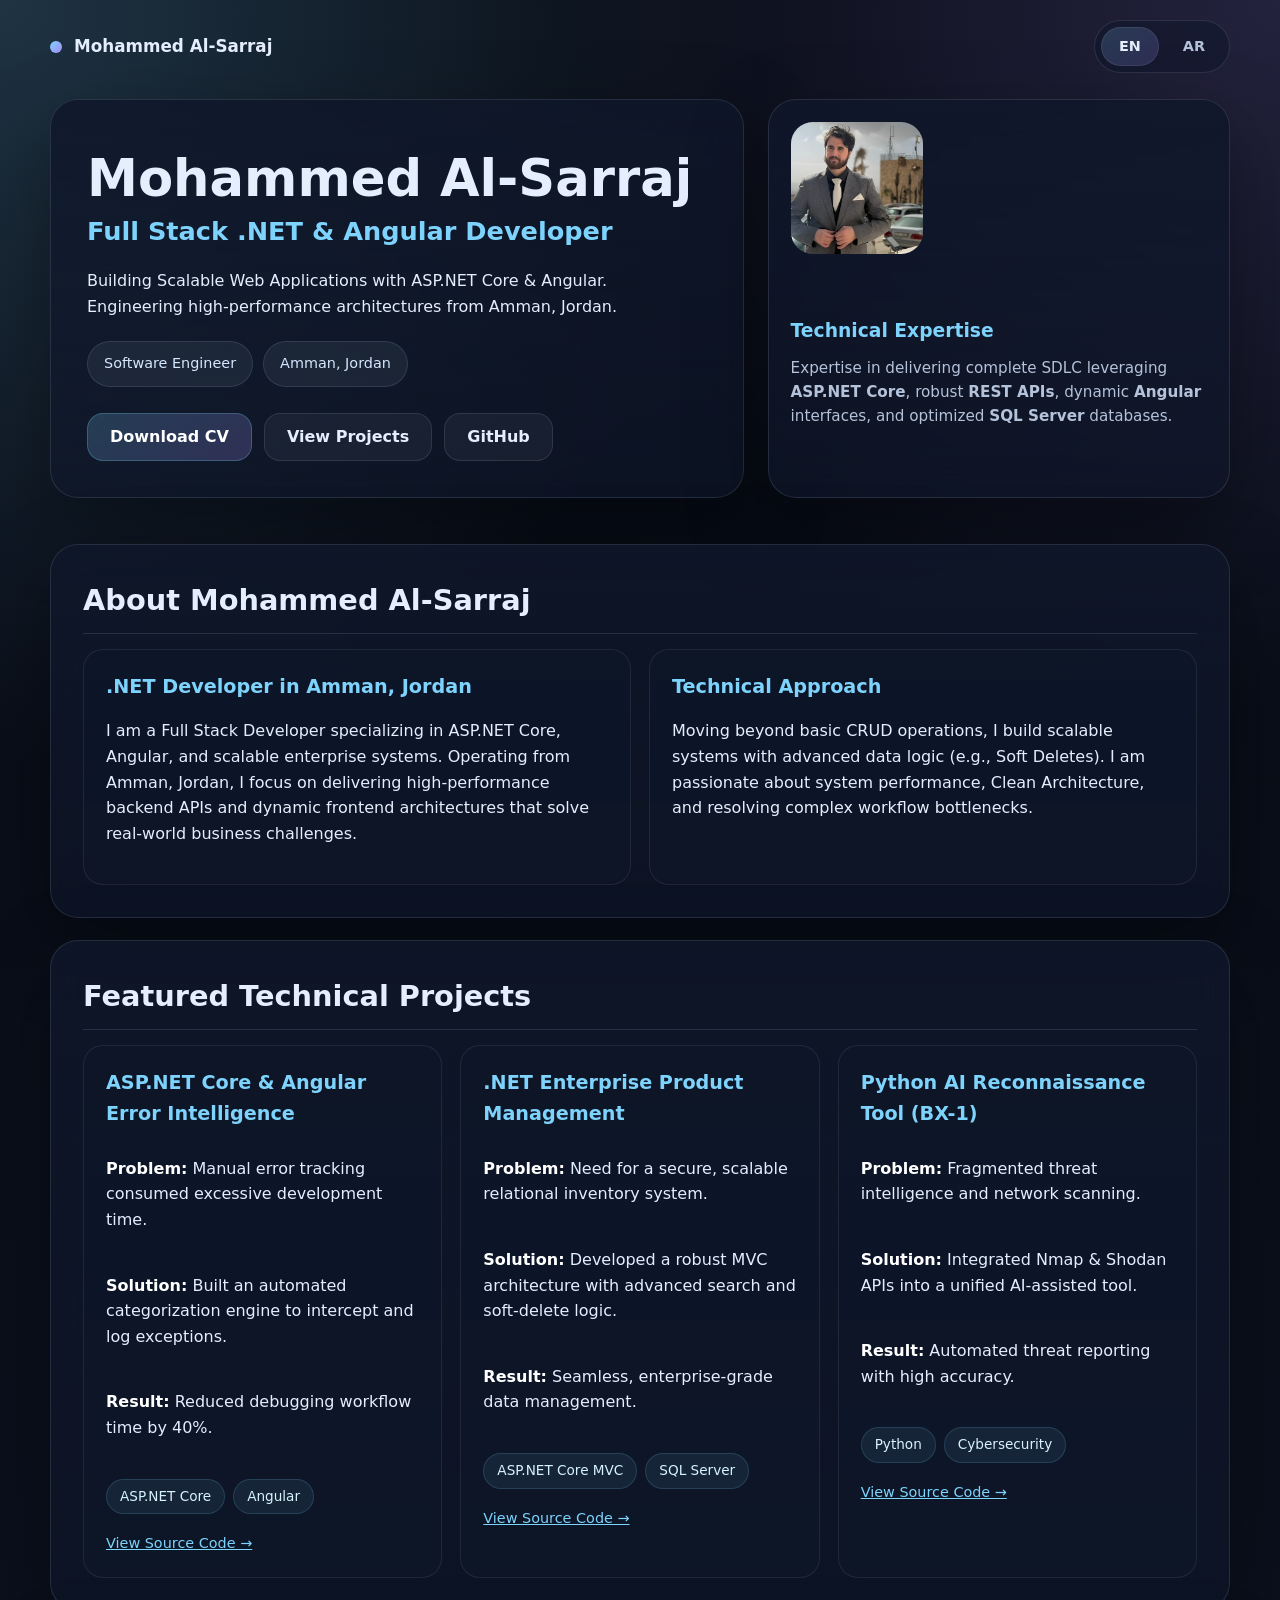
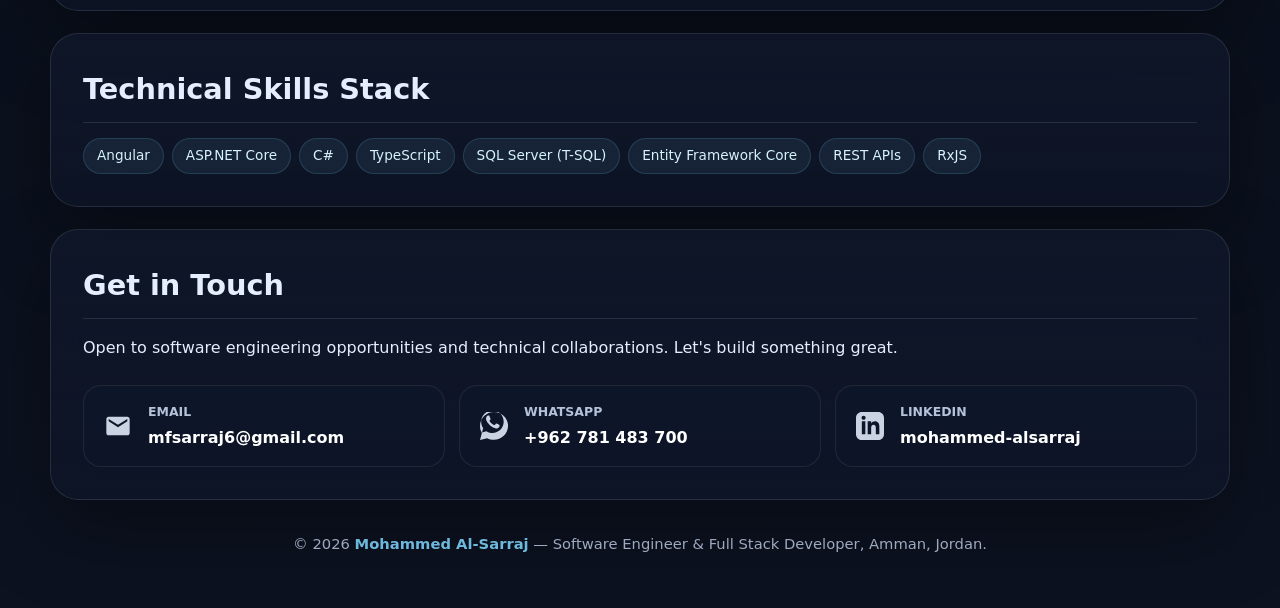
==== commit 18734277: "Add files via upload" ====
--- a/index.html
+++ b/index.html
@@ -1,1467 +1,230 @@
-<!DOCTYPE html>
-<html lang="en" dir="ltr">
-<head>
-  <meta charset="UTF-8" />
-  <meta name="viewport" content="width=device-width, initial-scale=1.0" />
-  <meta name="theme-color" content="#070b14" />
-  <meta name="color-scheme" content="dark light" />
-
-  <title>Mohammed Al-Sarraj — Software Engineer & Full Stack Developer | محمد السراج — مهندس برمجيات</title>
-  <meta name="description" content="Mohammed Al-Sarraj is a Software Engineer and Full Stack Developer based in Amman, Jordan, specializing in Angular and ASP.NET Core MVC. Building scalable, high-performance web applications." />
-  <meta name="keywords" content="Mohammed Al-Sarraj, محمد السراج, Software Engineer, Full Stack Developer, Angular, ASP.NET Core, Web Developer, Amman, Jordan, مهندس برمجيات, مطور ويب" />
-  <meta name="author" content="Mohammed Al-Sarraj" />
-  <meta name="robots" content="index, follow, max-image-preview:large, max-snippet:-1, max-video-preview:-1" />
-  <meta name="googlebot" content="index, follow" />
-  <meta name="rating" content="general" />
-  <meta name="revisit-after" content="7 days" />
-
-  <link rel="icon" href="profile.jpg" />
-  <link rel="apple-touch-icon" href="apple-touch-icon.png" />
-
-  <link rel="canonical" href="https://Mohammed-Sarraj.github.io/" />
-  <link rel="alternate" hreflang="en" href="https://Mohammed-Sarraj.github.io/" />
-  <link rel="alternate" hreflang="ar" href="https://Mohammed-Sarraj.github.io/" />
-  <link rel="alternate" hreflang="x-default" href="https://Mohammed-Sarraj.github.io/" />
-
-  <meta property="og:type" content="profile" />
-  <meta property="og:title" content="Mohammed Al-Sarraj — Software Engineer & Full Stack Developer" />
-  <meta property="og:description" content="Digital CV and professional portfolio for Mohammed Al-Sarraj — Full Stack Developer specializing in Angular and ASP.NET Core MVC. Based in Amman, Jordan." />
-  <meta property="og:url" content="https://Mohammed-Sarraj.github.io/" />
-  <meta property="og:image" content="https://Mohammed-Sarraj.github.io/profile.jpg" />
-  <meta property="og:image:alt" content="Mohammed Al-Sarraj — Software Engineer Portfolio" />
-  <meta property="og:image:width" content="1200" />
-  <meta property="og:image:height" content="630" />
-  <meta property="og:locale" content="en_US" />
-  <meta property="og:locale:alternate" content="ar_JO" />
-  <meta property="og:site_name" content="Mohammed Al-Sarraj — Portfolio" />
-  <meta property="profile:first_name" content="Mohammed" />
-  <meta property="profile:last_name" content="Al-Sarraj" />
-
-  <meta name="twitter:card" content="summary_large_image" />
-  <meta name="twitter:title" content="Mohammed Al-Sarraj — Software Engineer & Full Stack Developer" />
-  <meta name="twitter:description" content="Digital CV and professional portfolio for Mohammed Al-Sarraj. Full Stack Developer | Angular | ASP.NET Core | Amman, Jordan." />
-  <meta name="twitter:image" content="https://Mohammed-Sarraj.github.io/profile.jpg" />
-  <meta name="twitter:image:alt" content="Mohammed Al-Sarraj — Software Engineer" />
-
-  <script type="application/ld+json">
-  {
-    "@context": "https://schema.org",
-    "@type": "ProfilePage",
-    "dateCreated": "2026-01-01",
-    "dateModified": "2026-04-15",
-    "url": "https://Mohammed-Sarraj.github.io/",
-    "name": "Mohammed Al-Sarraj — Software Engineer Portfolio",
-    "description": "Professional portfolio and digital CV for Mohammed Al-Sarraj, Full Stack Developer based in Amman, Jordan.",
-    "inLanguage": ["en", "ar"],
-    "mainEntity": {
-      "@type": "Person",
-      "@id": "https://Mohammed-Sarraj.github.io/#person",
-      "name": "Mohammed Al-Sarraj",
-      "alternateName": ["محمد السراج", "Mohammed Sarraj", "Mohammed-Al-Sarraj", "M. Al-Sarraj"],
-      "jobTitle": "Software Engineer",
-      "description": "Full Stack Developer specializing in Angular and ASP.NET Core MVC, building scalable web applications.",
-      "url": "https://Mohammed-Sarraj.github.io/",
-      "image": {
-        "@type": "ImageObject",
-        "url": "https://Mohammed-Sarraj.github.io/profile.jpg",
-        "width": 400,
-        "height": 400
-      },
-      "email": "mfsarraj6@gmail.com",
-      "telephone": "+962781483700",
-      "sameAs": [
-        "https://www.linkedin.com/in/mohammed-alsarraj",
-        "https://github.com/Mohammed-Sarraj",
-        "https://www.facebook.com/mohammed.alsarraj.dev",
-        "https://www.instagram.com/mfsarraj",
-        "https://wa.me/962781483700"
-      ],
-      "address": {
-        "@type": "PostalAddress",
-        "addressLocality": "Amman",
-        "addressRegion": "Amman Governorate",
-        "addressCountry": "JO"
-      },
-      "nationality": {
-        "@type": "Country",
-        "name": "Jordan"
-      },
-      "alumniOf": {
-        "@type": "EducationalOrganization",
-        "name": "Amman Arab University",
-        "address": {
-          "@type": "PostalAddress",
-          "addressLocality": "Amman",
-          "addressCountry": "JO"
-        }
-      },
-      "worksFor": {
-        "@type": "Organization",
-        "name": "Creative for Smart Software Development (CSSD)"
-      },
-      "knowsAbout": [
-        "Angular",
-        "ASP.NET Core MVC",
-        "TypeScript",
-        "JavaScript",
-        "SQL Server",
-        "Full Stack Web Development",
-        "System Performance Optimization",
-        "UI/UX Design",
-        "Cybersecurity"
-      ],
-      "hasCredential": {
-        "@type": "EducationalOccupationalCredential",
-        "credentialCategory": "degree",
-        "name": "Bachelor of Software Engineering",
-        "recognizedBy": {
-          "@type": "EducationalOrganization",
-          "name": "Amman Arab University"
-        }
-      }
-    },
-    "breadcrumb": {
-      "@type": "BreadcrumbList",
-      "itemListElement": [
-        {
-          "@type": "ListItem",
-          "position": 1,
-          "name": "Home",
-          "item": "https://Mohammed-Sarraj.github.io/"
-        }
-      ]
-    }
-  }
-  </script>
-
-  <script type="application/ld+json">
-  {
-    "@context": "https://schema.org",
-    "@type": "WebSite",
-    "name": "Mohammed Al-Sarraj",
-    "url": "https://Mohammed-Sarraj.github.io/",
-    "description": "Professional portfolio and digital CV of Mohammed Al-Sarraj, Software Engineer and Full Stack Developer.",
-    "inLanguage": ["en", "ar"]
-  }
-  </script>
-
-  <style>
-    /* ============================================================
-       DESIGN TOKENS
-    ============================================================ */
-    :root {
-      --bg: #070b14;
-      --bg2: #0c1220;
-      --card: rgba(15,23,42,0.86);
-      --text: #e5eefc;
-      --muted: #b4c2da;
-      --line: rgba(148,163,184,0.18);
-      --accent: #7dd3fc;
-      --accent2: #a78bfa;
-      --success: #34d399;
-      --shadow: 0 30px 80px rgba(0,0,0,0.35);
-      --radius: 28px;
-      --radius-sm: 18px;
-      --max: 1180px;
-      --transition: 0.25s ease;
-    }
-
-    /* ============================================================
-       RESET & BASE
-    ============================================================ */
-    *, *::before, *::after { box-sizing: border-box; }
-
-    html { scroll-behavior: smooth; }
-
-    @media (prefers-reduced-motion: reduce) {
-      html { scroll-behavior: auto; }
-      *, *::before, *::after {
-        animation-duration: 0.01ms !important;
-        animation-iteration-count: 1 !important;
-        transition-duration: 0.01ms !important;
-      }
-    }
-
-    body {
-      margin: 0;
-      font-family: system-ui, -apple-system, BlinkMacSystemFont, "Segoe UI", Roboto, "Helvetica Neue", Arial, sans-serif;
-      background:
-        radial-gradient(circle at top left, rgba(125,211,252,0.20), transparent 30%),
-        radial-gradient(circle at top right, rgba(167,139,250,0.18), transparent 28%),
-        linear-gradient(180deg, var(--bg), var(--bg2));
-      color: var(--text);
-      min-height: 100vh;
-      overflow-x: hidden;
-      -webkit-font-smoothing: antialiased;
-      -moz-osx-font-smoothing: grayscale;
-      text-rendering: optimizeLegibility;
-    }
-
-    body::before {
-      content: "";
-      position: fixed;
-      inset: 0;
-      pointer-events: none;
-      background-image:
-        linear-gradient(rgba(255,255,255,0.035) 1px, transparent 1px),
-        linear-gradient(90deg, rgba(255,255,255,0.035) 1px, transparent 1px);
-      background-size: 32px 32px;
-      mask-image: radial-gradient(circle at center, black 35%, transparent 100%);
-      -webkit-mask-image: radial-gradient(circle at center, black 35%, transparent 100%);
-      opacity: 0.55;
-      z-index: 0;
-    }
-
-    a { color: inherit; text-decoration: none; }
-    img { max-width: 100%; display: block; }
-
-    /* ============================================================
-       SKIP LINK (Accessibility)
-    ============================================================ */
-    .skip-link {
-      position: absolute;
-      top: -999px;
-      left: 16px;
-      z-index: 9999;
-      padding: 12px 20px;
-      background: var(--accent);
-      color: #000;
-      font-weight: 700;
-      border-radius: 0 0 12px 12px;
-      text-decoration: none;
-      transition: top var(--transition);
-    }
-    .skip-link:focus { top: 0; }
-
-    /* ============================================================
-       FOCUS STYLES (Accessibility — WCAG 2.4.7)
-    ============================================================ */
-    a:focus-visible,
-    button:focus-visible {
-      outline: 3px solid var(--accent);
-      outline-offset: 4px;
-      border-radius: 6px;
-    }
-
-    /* ============================================================
-       LAYOUT
-    ============================================================ */
-    .wrap {
-      width: min(var(--max), calc(100% - 32px));
-      margin: 0 auto;
-      position: relative;
-      z-index: 1;
-    }
-
-    /* ============================================================
-       TOPBAR / NAV
-    ============================================================ */
-    .topbar {
-      display: flex;
-      justify-content: space-between;
-      align-items: center;
-      padding: 20px 0 8px;
-      gap: 16px;
-    }
-
-    .brand {
-      display: flex;
-      align-items: center;
-      gap: 12px;
-      font-weight: 700;
-      font-size: 1.05rem;
-      letter-spacing: 0.02em;
-    }
-
-    .dot {
-      width: 12px;
-      height: 12px;
-      border-radius: 50%;
-      background: linear-gradient(135deg, var(--accent), var(--accent2));
-      box-shadow: 0 0 0 6px rgba(125,211,252,0.12);
-      flex-shrink: 0;
-    }
-
-    /* Language switcher — role="group" + aria-pressed is semantically correct for a toggle */
-    .lang-switch {
-      display: inline-flex;
-      gap: 6px;
-      padding: 6px;
-      border: 1px solid var(--line);
-      border-radius: 999px;
-      background: rgba(15,23,42,0.55);
-      backdrop-filter: blur(14px);
-      -webkit-backdrop-filter: blur(14px);
-    }
-
-    .lang-switch button {
-      appearance: none;
-      border: 0;
-      border-radius: 999px;
-      padding: 10px 18px;
-      background: transparent;
-      color: var(--muted);
-      font-weight: 700;
-      font-size: 0.9rem;
-      cursor: pointer;
-      transition: background var(--transition), color var(--transition);
-      min-height: 44px;
-      min-width: 48px;
-    }
-
-    .lang-switch button[aria-pressed="true"] {
-      background: linear-gradient(135deg, rgba(125,211,252,0.18), rgba(167,139,250,0.18));
-      color: var(--text);
-      box-shadow: inset 0 0 0 1px rgba(255,255,255,0.08);
-    }
-
-    /* ============================================================
-       HERO
-    ============================================================ */
-    .hero {
-      display: grid;
-      grid-template-columns: 1.2fr 0.8fr;
-      gap: 24px;
-      align-items: stretch;
-      padding: 18px 0 24px;
-    }
-
-    .panel {
-      background: linear-gradient(180deg, rgba(15,23,42,0.86), rgba(15,23,42,0.62));
-      border: 1px solid var(--line);
-      border-radius: var(--radius);
-      box-shadow: var(--shadow);
-      backdrop-filter: blur(18px);
-      -webkit-backdrop-filter: blur(18px);
-    }
-
-    .hero-main {
-      padding: 36px 36px 32px;
-      position: relative;
-      overflow: hidden;
-    }
-
-    .hero-main::after {
-      content: "";
-      position: absolute;
-      inset: auto -80px -80px auto;
-      width: 220px;
-      height: 220px;
-      background: radial-gradient(circle, rgba(125,211,252,0.18), transparent 65%);
-      border-radius: 50%;
-      filter: blur(8px);
-      pointer-events: none;
-    }
-
-    .eyebrow {
-      display: inline-flex;
-      align-items: center;
-      gap: 8px;
-      color: var(--muted);
-      font-size: 0.88rem;
-      letter-spacing: 0.08em;
-      text-transform: uppercase;
-      font-weight: 600;
-    }
-
-    .pulse {
-      width: 8px;
-      height: 8px;
-      border-radius: 50%;
-      background: var(--success);
-      box-shadow: 0 0 0 6px rgba(52,211,153,0.15);
-      flex-shrink: 0;
-      animation: pulseAnim 2.2s ease-in-out infinite;
-    }
-
-    @keyframes pulseAnim {
-      0%, 100% { box-shadow: 0 0 0 4px rgba(52,211,153,0.15); }
-      50% { box-shadow: 0 0 0 9px rgba(52,211,153,0.08); }
-    }
-
-    @media (prefers-reduced-motion: reduce) {
-      .pulse { animation: none; box-shadow: 0 0 0 4px rgba(52,211,153,0.2); }
-    }
-
-    h1 {
-      margin: 14px 0 12px;
-      font-size: clamp(2.4rem, 5vw, 4.6rem);
-      line-height: 0.96;
-      letter-spacing: -0.05em;
-      font-weight: 900;
-    }
-
-    .subtitle {
-      font-size: clamp(1rem, 1.8vw, 1.2rem);
-      line-height: 1.75;
-      color: var(--muted);
-      max-width: 60ch;
-      margin: 0;
-    }
-
-    .meta-row {
-      display: flex;
-      flex-wrap: wrap;
-      gap: 10px;
-      margin: 22px 0 0;
-    }
-
-    .pill {
-      display: inline-flex;
-      align-items: center;
-      gap: 8px;
-      padding: 10px 16px;
-      border-radius: 999px;
-      background: rgba(148,163,184,0.10);
-      border: 1px solid var(--line);
-      color: #d7e6ff;
-      font-size: 0.9rem;
-      font-weight: 500;
-      white-space: nowrap;
-    }
-
-    .actions {
-      display: flex;
-      flex-wrap: wrap;
-      gap: 12px;
-      margin-top: 26px;
-    }
-
-    .btn {
-      display: inline-flex;
-      align-items: center;
-      justify-content: center;
-      gap: 10px;
-      padding: 0 22px;
-      height: 48px;
-      min-width: 48px;
-      border-radius: 16px;
-      border: 1px solid rgba(255,255,255,0.10);
-      font-weight: 700;
-      font-size: 0.95rem;
-      transition: transform var(--transition), border-color var(--transition), background var(--transition), box-shadow var(--transition);
-      cursor: pointer;
-    }
-
-    .btn:hover {
-      transform: translateY(-2px);
-      box-shadow: 0 8px 24px rgba(0,0,0,0.25);
-    }
-
-    .btn.primary {
-      background: linear-gradient(135deg, rgba(125,211,252,0.20), rgba(167,139,250,0.22));
-      border-color: rgba(125,211,252,0.25);
-    }
-
-    .btn.primary:hover {
-      background: linear-gradient(135deg, rgba(125,211,252,0.28), rgba(167,139,250,0.30));
-      border-color: rgba(125,211,252,0.38);
-    }
-
-    .btn.ghost {
-      background: rgba(148,163,184,0.08);
-    }
-
-    .btn.ghost:hover {
-      background: rgba(148,163,184,0.14);
-      border-color: rgba(255,255,255,0.16);
-    }
-
-    /* ============================================================
-       HERO SIDE
-    ============================================================ */
-    .hero-side {
-      padding: 22px;
-      display: grid;
-      gap: 16px;
-    }
-
-    .profile-card {
-      padding: 24px;
-      border-radius: 22px;
-      background: linear-gradient(180deg, rgba(125,211,252,0.10), rgba(167,139,250,0.07));
-      border: 1px solid rgba(255,255,255,0.10);
-      position: relative;
-      overflow: hidden;
-    }
-
-    .profile-card::before {
-      content: "";
-      position: absolute;
-      inset: 0;
-      background:
-        radial-gradient(circle at top right, rgba(125,211,252,0.14), transparent 38%),
-        radial-gradient(circle at bottom left, rgba(167,139,250,0.12), transparent 40%);
-      pointer-events: none;
-      border-radius: inherit;
-    }
-
-    .avatar {
-      width: min(132px, 30vw);
-      aspect-ratio: 1;
-      border-radius: 22px;
-      overflow: hidden;
-      border: 1px solid rgba(255,255,255,0.13);
-      background: linear-gradient(135deg, rgba(125,211,252,0.18), rgba(167,139,250,0.18));
-      display: grid;
-      place-items: center;
-      position: relative;
-      z-index: 1;
-      flex-shrink: 0;
-    }
-
-   .avatar img {
-      width: 100%;
-      height: 100%;
-      object-fit: cover;
-      object-position: center 75%; 
-      transform: scale(1.8); 
-    }
-
-    .avatar-fallback {
-      font-size: 2.2rem;
-      font-weight: 900;
-      letter-spacing: -0.06em;
-      color: white;
-      line-height: 1;
-      padding: 8px;
-      display: none;
-    }
-
-    .quick {
-      display: grid;
-      gap: 8px;
-      margin-top: 18px;
-      position: relative;
-      z-index: 1;
-    }
-
-    .quick-item {
-      display: flex;
-      justify-content: space-between;
-      gap: 12px;
-      align-items: center;
-      padding: 12px 14px;
-      border-radius: 14px;
-      background: rgba(15,23,42,0.55);
-      border: 1px solid rgba(255,255,255,0.07);
-    }
-
-    .quick-item strong {
-      font-size: 0.85rem;
-      font-weight: 600;
-      color: var(--muted);
-      white-space: nowrap;
-    }
-
-    .quick-item span {
-      font-size: 0.9rem;
-      color: var(--text);
-      text-align: right;
-    }
-
-    /* ============================================================
-       SECTIONS
-    ============================================================ */
-    .section {
-      margin-top: 22px;
-      padding: 32px;
-    }
-
-    .section h2 {
-      margin: 0 0 10px;
-      font-size: 1.6rem;
-      letter-spacing: -0.03em;
-      font-weight: 800;
-    }
-
-    .section p.lead {
-      color: var(--muted);
-      line-height: 1.8;
-      margin: 0 0 20px;
-      max-width: 72ch;
-      font-size: 1.03rem;
-    }
-
-    .grid-2 {
-      display: grid;
-      grid-template-columns: repeat(2, minmax(0, 1fr));
-      gap: 18px;
-    }
-
-    .grid-3 {
-      display: grid;
-      grid-template-columns: repeat(3, minmax(0, 1fr));
-      gap: 18px;
-    }
-
-    /* ============================================================
-       CARDS
-    ============================================================ */
-    .card {
-      padding: 22px;
-      border-radius: 20px;
-      background: rgba(15,23,42,0.65);
-      border: 1px solid rgba(255,255,255,0.08);
-      transition: transform var(--transition), border-color var(--transition), box-shadow var(--transition);
-    }
-
-    .card:hover {
-      transform: translateY(-5px);
-      border-color: rgba(125,211,252,0.22);
-      box-shadow: 0 18px 48px rgba(0,0,0,0.30);
-    }
-
-    .card h3 {
-      margin: 0 0 10px;
-      font-size: 1.1rem;
-      font-weight: 700;
-      letter-spacing: -0.02em;
-    }
-
-    .card p, .card li {
-      color: var(--muted);
-      line-height: 1.75;
-      margin: 0;
-      font-size: 0.97rem;
-    }
-
-    .card ul {
-      margin: 0;
-      padding-inline-start: 18px;
-    }
-
-    .card ul li + li { margin-top: 6px; }
-
-    .project {
-      display: flex;
-      flex-direction: column;
-      gap: 10px;
-      height: 100%;
-    }
-
-    .project p { flex: 1; }
-
-    /* ============================================================
-       TAGS
-    ============================================================ */
-    .tagrow {
-      display: flex;
-      flex-wrap: wrap;
-      gap: 8px;
-      margin-top: 14px;
-    }
-
-    .tag {
-      display: inline-flex;
-      padding: 6px 13px;
-      border-radius: 999px;
-      background: rgba(125,211,252,0.08);
-      border: 1px solid rgba(125,211,252,0.16);
-      color: #d6f3ff;
-      font-size: 0.85rem;
-      font-weight: 500;
-      letter-spacing: 0.01em;
-    }
-
-    /* ============================================================
-       SKILLS / CORE STACK CARD
-    ============================================================ */
-    .stack-card {
-      padding: 20px;
-      border-radius: 18px;
-      background: rgba(15,23,42,0.55);
-      border: 1px solid rgba(255,255,255,0.07);
-    }
-
-    .stack-card h3 {
-      margin: 0 0 14px;
-      font-size: 1rem;
-      font-weight: 700;
-      color: var(--muted);
-      text-transform: uppercase;
-      letter-spacing: 0.06em;
-      font-size: 0.82rem;
-    }
-
-    /* ============================================================
-       CONTACT / SOCIAL LINKS
-    ============================================================ */
-    .contact-grid {
-      display: grid;
-      grid-template-columns: repeat(auto-fit, minmax(220px, 1fr));
-      gap: 14px;
-      margin-top: 24px;
-    }
-
-    .social-link {
-      display: flex;
-      align-items: center;
-      gap: 16px;
-      padding: 16px 20px;
-      border-radius: 18px;
-      background: rgba(15,23,42,0.55);
-      border: 1px solid rgba(255,255,255,0.08);
-      color: var(--text);
-      font-weight: 600;
-      transition: transform var(--transition), background var(--transition), border-color var(--transition), box-shadow var(--transition);
-      text-decoration: none;
-      min-height: 72px;
-    }
-
-    .social-link:hover {
-      transform: translateY(-4px);
-      background: rgba(125,211,252,0.10);
-      border-color: rgba(125,211,252,0.28);
-      box-shadow: 0 12px 36px rgba(0,0,0,0.22);
-    }
-
-    .social-link svg {
-      width: 28px;
-      height: 28px;
-      fill: currentColor;
-      flex-shrink: 0;
-      opacity: 0.88;
-    }
-
-    .social-link .details {
-      display: flex;
-      flex-direction: column;
-      gap: 3px;
-    }
-
-    .social-link .details .label {
-      font-size: 0.78rem;
-      color: var(--muted);
-      font-weight: 500;
-      text-transform: uppercase;
-      letter-spacing: 0.05em;
-    }
-
-    .social-link .details .value {
-      font-size: 1rem;
-      font-weight: 700;
-      letter-spacing: -0.01em;
-    }
-
-    /* ============================================================
-       LANGUAGE BLOCKS
-    ============================================================ */
-    .lang-block { display: none; }
-    .lang-block.active { display: block; }
-
-    /* RTL overrides */
-    [dir="rtl"] {
-      text-align: right;
-    }
-    [dir="rtl"] .actions,
-    [dir="rtl"] .meta-row,
-    [dir="rtl"] .tagrow,
-    [dir="rtl"] .topbar {
-      direction: rtl;
-    }
-    [dir="rtl"] .grid-2,
-    [dir="rtl"] .grid-3,
-    [dir="rtl"] .contact-grid {
-      direction: rtl;
-    }
-
-    /* ============================================================
-       FOOTER
-    ============================================================ */
-    .footer {
-      padding: 32px 0 52px;
-      text-align: center;
-      font-size: 0.92rem;
-      color: var(--muted);
-      line-height: 1.7;
-    }
-
-    .footer a {
-      color: var(--accent);
-      font-weight: 600;
-    }
-
-    .footer a:hover { text-decoration: underline; }
-
-    /* ============================================================
-       SCROLL ANIMATIONS (Intersection Observer based)
-    ============================================================ */
-    .anim {
-      opacity: 0;
-      transform: translateY(24px);
-      transition: opacity 0.55s ease, transform 0.55s ease;
-    }
-
-    .anim.visible {
-      opacity: 1;
-      transform: translateY(0);
-    }
-
-    /* Stagger support */
-    .anim[data-delay="1"] { transition-delay: 0.06s; }
-    .anim[data-delay="2"] { transition-delay: 0.12s; }
-    .anim[data-delay="3"] { transition-delay: 0.18s; }
-    .anim[data-delay="4"] { transition-delay: 0.24s; }
-    .anim[data-delay="5"] { transition-delay: 0.30s; }
-    .anim[data-delay="6"] { transition-delay: 0.36s; }
-
-    /* ============================================================
-       RESPONSIVE
-    ============================================================ */
-    @media (max-width: 980px) {
-      .hero,
-      .grid-2,
-      .grid-3 {
-        grid-template-columns: 1fr;
-      }
-
-      .hero-main { padding: 26px; }
-      .hero-side { padding: 18px; }
-      .section { padding: 24px; }
-    }
-
-    @media (max-width: 640px) {
-      .wrap { width: min(var(--max), calc(100% - 20px)); }
-
-      .topbar {
-        flex-direction: column;
-        align-items: stretch;
-        gap: 12px;
-      }
-
-      .lang-switch {
-        width: 100%;
-        justify-content: center;
-      }
-
-      .hero-main,
-      .hero-side,
-      .section {
-        padding: 18px;
-      }
-
-      h1 { line-height: 1.02; }
-
-      .pill { white-space: normal; }
-
-      .contact-grid { grid-template-columns: 1fr; }
-
-      .btn { width: 100%; justify-content: center; }
-
-      .actions { flex-direction: column; }
-    }
-
-    @media (max-width: 400px) {
-      .hero-main { padding: 16px; }
-      .section { padding: 14px; }
-    }
-
-    /* ============================================================
-       PRINT STYLES
-    ============================================================ */
-    @media print {
-      body { background: white; color: black; }
-      .topbar, .lang-switch, .actions, .footer { display: none; }
-      .panel, .card { border: 1px solid #ccc; box-shadow: none; background: white; }
-      .lang-block { display: block !important; }
-      .lang-block[data-lang="ar"] { display: none !important; }
-      a::after { content: " (" attr(href) ")"; font-size: 0.8rem; color: #555; }
-    }
-  </style>
-</head>
-<body>
-
-  <a class="skip-link" href="#main-content">Skip to main content</a>
-
-  <div class="wrap">
-    <header class="topbar">
-      <div class="brand" aria-label="Mohammed Al-Sarraj — Portfolio">
-        <span class="dot" aria-hidden="true"></span>
-        <span>Mohammed Al-Sarraj</span>
-      </div>
-
-      <div class="lang-switch" role="group" aria-label="Language selection">
-        <button
-          id="btnEn"
-          type="button"
-          aria-pressed="true"
-          lang="en"
-          title="Switch to English"
-        >EN</button>
-        <button
-          id="btnAr"
-          type="button"
-          aria-pressed="false"
-          lang="ar"
-          title="التبديل إلى العربية"
-        >AR</button>
-      </div>
-    </header>
-
-    <main id="main-content">
-
-      <section class="hero" aria-label="Introduction">
-
-        <article class="panel hero-main">
-          <div class="lang-block active anim" id="english" dir="ltr">
-            <div class="eyebrow">
-              <span class="pulse" aria-hidden="true"></span>
-              <span>Digital Portfolio &amp; CV</span>
-            </div>
-            <h1>Mohammed<br>Al-Sarraj</h1>
-            <p class="subtitle">
-              Software Engineer and Full Stack Developer based in Amman, Jordan.
-              Specializing in building scalable, high-performance web applications
-              using Angular and ASP.NET Core MVC.
-            </p>
-            <div class="meta-row" aria-label="Key attributes">
-              <span class="pill">Software Engineer</span>
-              <span class="pill">Full Stack Developer</span>
-              <span class="pill">Amman, Jordan</span>
-            </div>
-            <div class="actions">
-              <a
-                class="btn primary"
-                href="https://www.linkedin.com/in/mohammed-alsarraj"
-                target="_blank"
-                rel="noopener noreferrer"
-                aria-label="Connect with Mohammed on LinkedIn (opens in new tab)"
-              >LinkedIn</a>
-              <a
-                class="btn ghost"
-                href="https://github.com/Mohammed-Sarraj"
-                target="_blank"
-                rel="noopener noreferrer"
-                aria-label="View Mohammed's GitHub profile (opens in new tab)"
-              >GitHub</a>
-              <a class="btn ghost" href="#projects">View Projects</a>
-            </div>
-          </div>
-
-          <div class="lang-block anim" id="arabic" dir="rtl">
-            <div class="eyebrow">
-              <span class="pulse" aria-hidden="true"></span>
-              <span>السيرة الذاتية والمعرض الرقمي</span>
-            </div>
-            <h1>محمد<br>السراج</h1>
-            <p class="subtitle">
-              مهندس برمجيات ومطور شامل مقيم في عمّان، الأردن.
-              متخصص في بناء تطبيقات ويب عالية الأداء وقابلة للتوسع
-              باستخدام Angular و ASP.NET Core MVC.
-            </p>
-            <div class="meta-row" aria-label="المؤهلات الأساسية">
-              <span class="pill">مهندس برمجيات</span>
-              <span class="pill">مطور شامل</span>
-              <span class="pill">عمّان، الأردن</span>
-            </div>
-            <div class="actions">
-              <a
-                class="btn primary"
-                href="https://www.linkedin.com/in/mohammed-alsarraj"
-                target="_blank"
-                rel="noopener noreferrer"
-                aria-label="تواصل مع محمد على لينكدإن (يفتح في تبويب جديد)"
-              >لينكدإن</a>
-              <a
-                class="btn ghost"
-                href="https://github.com/Mohammed-Sarraj"
-                target="_blank"
-                rel="noopener noreferrer"
-                aria-label="تصفح مستودعات محمد على جيت هب (يفتح في تبويب جديد)"
-              >جيت هب</a>
-              <a class="btn ghost" href="#projects">المشاريع</a>
-            </div>
-          </div>
-        </article>
-
-        <aside class="panel hero-side anim" data-delay="1" aria-label="Profile summary">
-          <div class="profile-card">
-            <div class="avatar" role="img" aria-label="Profile photo of Mohammed Al-Sarraj">
-              <img
-                src="profile.jpg"
-                alt="Mohammed Al-Sarraj — Software Engineer"
-                width="400"
-                height="400"
-                loading="eager"
-                fetchpriority="high"
-                decoding="async"
-                onerror="this.style.display='none'; this.parentElement.querySelector('.avatar-fallback').style.display='flex';"
-              />
-              <div class="avatar-fallback" aria-hidden="true" style="display:none; align-items:center; justify-content:center; width:100%; height:100%;">MS</div>
-            </div>
-
-            <div class="quick" aria-label="Quick profile facts">
-              <div class="quick-item">
-                <strong>Location</strong>
-                <span>Amman, Jordan</span>
-              </div>
-              <div class="quick-item">
-                <strong>Speciality</strong>
-                <span>Full Stack Web</span>
-              </div>
-              <div class="quick-item">
-                <strong>Focus</strong>
-                <span>System Optimization</span>
-              </div>
-              <div class="quick-item">
-                <strong>Education</strong>
-                <span>B.Sc. Software Engineering</span>
-              </div>
-            </div>
-          </div>
-
-          <div class="stack-card anim" data-delay="2">
-            <h3>Core Stack</h3>
-            <div class="tagrow" role="list" aria-label="Technical skills">
-              <span class="tag" role="listitem">Angular</span>
-              <span class="tag" role="listitem">ASP.NET Core MVC</span>
-              <span class="tag" role="listitem">TypeScript</span>
-              <span class="tag" role="listitem">JavaScript</span>
-              <span class="tag" role="listitem">SQL Server</span>
-              <span class="tag" role="listitem">UI/UX Design</span>
-            </div>
-          </div>
-        </aside>
-      </section>
-
-      <section class="panel section anim" id="about" aria-labelledby="about-heading-en about-heading-ar">
-
-        <div class="lang-block active" data-lang="en" dir="ltr">
-          <h2 id="about-heading-en">About Me</h2>
-          <p class="lead">
-            I am a dedicated Software Engineer with a Bachelor's degree from Amman Arab
-            University. I focus on developing clean, practical, and optimized software
-            solutions that make a real-world difference.
-          </p>
-          <div class="grid-2">
-            <div class="card anim" data-delay="1">
-              <h3>Professional Experience</h3>
-              <p>
-                I recently completed a comprehensive 6-month software engineering internship
-                at Creative for Smart Software Development (CSSD), where I sharpened my
-                skills in real-world application development, system debugging, and
-                product deployment in production environments.
-              </p>
-            </div>
-            <div class="card anim" data-delay="2">
-              <h3>Technical Approach</h3>
-              <ul>
-                <li>Strong emphasis on CRUD functionality and component life cycles.</li>
-                <li>Passionate about system performance and hardware optimization, aiming to reduce execution time and resource consumption by up to 30%.</li>
-                <li>Creating intuitive enterprise dashboard layouts and scalable UI patterns.</li>
-                <li>Writing clean, maintainable, and well-documented code.</li>
-              </ul>
-            </div>
-          </div>
-        </div>
-
-        <div class="lang-block" data-lang="ar" dir="rtl">
-          <h2 id="about-heading-ar">نبذة عني</h2>
-          <p class="lead">
-            أنا مهندس برمجيات شغوف بحل المشكلات، حاصل على درجة البكالوريوس في هندسة البرمجيات
-            من جامعة عمّان العربية. أركز دائماً على تطوير حلول برمجية نظيفة، عملية، وعالية الكفاءة.
-          </p>
-          <div class="grid-2">
-            <div class="card anim" data-delay="1">
-              <h3>الخبرة المهنية</h3>
-              <p>
-                أتممت مؤخراً تدريباً مهنياً مكثفاً لمدة 6 أشهر في شركة الإبداع لتطوير
-                البرمجيات الذكية (CSSD)، حيث صقلت مهاراتي في تطوير التطبيقات الحقيقية،
-                تتبع الأخطاء، ونشر المنتجات البرمجية في بيئات الإنتاج.
-              </p>
-            </div>
-            <div class="card anim" data-delay="2">
-              <h3>النهج التقني</h3>
-              <ul>
-                <li>تركيز عالٍ على عمليات قواعد البيانات (CRUD) ودورة حياة المكونات.</li>
-                <li>شغف كبير بتحسين أداء الأنظمة وإدارة موارد الأجهزة، مع التركيز على تقليل وقت المعالجة واستهلاك الموارد بنسب تصل إلى 30%.</li>
-                <li>تصميم واجهات وأنظمة لوحات تحكم مريحة وقابلة للتوسع.</li>
-                <li>كتابة كود نظيف وقابل للصيانة وموثق بشكل جيد.</li>
-              </ul>
-            </div>
-          </div>
-        </div>
-      </section>
-
-      <section class="panel section anim" id="skills" aria-labelledby="skills-heading-en skills-heading-ar">
-
-        <div class="lang-block active" data-lang="en" dir="ltr">
-          <h2 id="skills-heading-en">Skills &amp; Technologies</h2>
-          <p class="lead">A curated set of technologies I work with across frontend, backend, and tooling.</p>
-          <div class="grid-3">
-            <div class="card anim" data-delay="1">
-              <h3>Frontend</h3>
-              <div class="tagrow">
-                <span class="tag">Angular</span>
-                <span class="tag">TypeScript</span>
-                <span class="tag">JavaScript (ES2023+)</span>
-                <span class="tag">HTML5</span>
-                <span class="tag">CSS3 / SCSS</span>
-                <span class="tag">RxJS</span>
-              </div>
-            </div>
-            <div class="card anim" data-delay="2">
-              <h3>Backend</h3>
-              <div class="tagrow">
-                <span class="tag">ASP.NET Core MVC</span>
-                <span class="tag">C#</span>
-                <span class="tag">Entity Framework</span>
-                <span class="tag">REST APIs</span>
-                <span class="tag">SQL Server</span>
-                <span class="tag">T-SQL</span>
-              </div>
-            </div>
-            <div class="card anim" data-delay="3">
-              <h3>Tools &amp; Other</h3>
-              <div class="tagrow">
-                <span class="tag">Git &amp; GitHub</span>
-                <span class="tag">Visual Studio</span>
-                <span class="tag">VS Code</span>
-                <span class="tag">Nmap</span>
-                <span class="tag">Python</span>
-                <span class="tag">UI/UX Principles</span>
-              </div>
-            </div>
-          </div>
-        </div>
-
-        <div class="lang-block" data-lang="ar" dir="rtl">
-          <h2 id="skills-heading-ar">المهارات والتقنيات</h2>
-          <p class="lead">مجموعة متكاملة من التقنيات التي أعمل بها في الواجهة الأمامية والخلفية والأدوات البرمجية.</p>
-          <div class="grid-3">
-            <div class="card anim" data-delay="1">
-              <h3>الواجهة الأمامية</h3>
-              <div class="tagrow">
-                <span class="tag">Angular</span>
-                <span class="tag">TypeScript</span>
-                <span class="tag">JavaScript (ES2023+)</span>
-                <span class="tag">HTML5</span>
-                <span class="tag">CSS3 / SCSS</span>
-                <span class="tag">RxJS</span>
-              </div>
-            </div>
-            <div class="card anim" data-delay="2">
-              <h3>الواجهة الخلفية</h3>
-              <div class="tagrow">
-                <span class="tag">ASP.NET Core MVC</span>
-                <span class="tag">C#</span>
-                <span class="tag">Entity Framework</span>
-                <span class="tag">REST APIs</span>
-                <span class="tag">SQL Server</span>
-                <span class="tag">T-SQL</span>
-              </div>
-            </div>
-            <div class="card anim" data-delay="3">
-              <h3>الأدوات والأخرى</h3>
-              <div class="tagrow">
-                <span class="tag">Git &amp; GitHub</span>
-                <span class="tag">Visual Studio</span>
-                <span class="tag">VS Code</span>
-                <span class="tag">Nmap</span>
-                <span class="tag">Python</span>
-                <span class="tag">مبادئ UI/UX</span>
-              </div>
-            </div>
-          </div>
-        </div>
-      </section>
-
-      <section class="panel section anim" id="projects" aria-labelledby="projects-heading-en projects-heading-ar">
-
-        <div class="lang-block active" data-lang="en" dir="ltr">
-          <h2 id="projects-heading-en">Featured Projects</h2>
-          <p class="lead">A selection of projects that demonstrate my technical depth and problem-solving approach.</p>
-          <div class="grid-3">
-            <article class="card project anim" data-delay="1">
-              <h3>Web Console Error Intelligence</h3>
-              <p>
-                An innovative platform designed to automate error collection and simulate
-                code fixes. Successfully categorized exceptions to reduce debugging workflow time by 40% for development teams.
-              </p>
-              <div class="tagrow">
-                <span class="tag">ASP.NET Core</span>
-                <span class="tag">Angular</span>
-                <span class="tag">Automation</span>
-                <span class="tag">AI-assisted</span>
-              </div>
-            </article>
-            <article class="card project anim" data-delay="2">
-              <h3>Product Management System</h3>
-              <p>
-                A custom full-stack system built to handle complex product structures,
-                inventory operations, and data management with a seamless, intuitive
-                admin interface designed for enterprise environments.
-              </p>
-              <div class="tagrow">
-                <span class="tag">Full Stack</span>
-                <span class="tag">SQL Server</span>
-                <span class="tag">MVC</span>
-                <span class="tag">C#</span>
-              </div>
-            </article>
-            <article class="card project anim" data-delay="3">
-              <h3>BX-1 Reconnaissance Tool</h3>
-              <p>
-                Graduation project: an advanced AI-integrated web and network
-                reconnaissance tool integrating Nmap, Shodan, and Sublist3r — combining
-                threat intelligence with automated reporting capabilities.
-              </p>
-              <div class="tagrow">
-                <span class="tag">AI Integration</span>
-                <span class="tag">Cybersecurity</span>
-                <span class="tag">Python</span>
-                <span class="tag">Nmap</span>
-              </div>
-            </article>
-          </div>
-        </div>
-
-        <div class="lang-block" data-lang="ar" dir="rtl">
-          <h2 id="projects-heading-ar">أبرز المشاريع</h2>
-          <p class="lead">نماذج مختارة من مشاريعي تعكس عمقي التقني وأسلوبي في حل المشكلات.</p>
-          <div class="grid-3">
-            <article class="card project anim" data-delay="1">
-              <h3>Web Console Error Intelligence</h3>
-              <p>
-                منصة مبتكرة مصممة لأتمتة جمع الأخطاء البرمجية ومحاكاة إصلاحها،
-                ساهمت في تصنيف الاستثناءات بذكاء مما أدى إلى تقليل وقت التنقيح (Debugging) بنسبة 40%.
-              </p>
-              <div class="tagrow">
-                <span class="tag">ASP.NET Core</span>
-                <span class="tag">Angular</span>
-                <span class="tag">Automation</span>
-                <span class="tag">مدعوم بالذكاء الاصطناعي</span>
-              </div>
-            </article>
-            <article class="card project anim" data-delay="2">
-              <h3>نظام إدارة المنتجات</h3>
-              <p>
-                نظام شامل تم بناؤه خصيصاً لإدارة هيكلة المنتجات والعمليات المتعلقة بها،
-                مزود بواجهة إدارة متكاملة وسهلة الاستخدام مناسبة للبيئات المؤسسية.
-              </p>
-              <div class="tagrow">
-                <span class="tag">Full Stack</span>
-                <span class="tag">SQL Server</span>
-                <span class="tag">MVC</span>
-                <span class="tag">C#</span>
-              </div>
-            </article>
-            <article class="card project anim" data-delay="3">
-              <h3>أداة BX-1 للاستطلاع الشبكي</h3>
-              <p>
-                مشروع تخرجي: أداة متقدمة للاستطلاع الشبكي مدمجة بالذكاء الاصطناعي،
-                تعتمد على Nmap و Shodan و Sublist3r مع قدرات إعداد التقارير الآلية.
-              </p>
-              <div class="tagrow">
-                <span class="tag">AI Integration</span>
-                <span class="tag">Cybersecurity</span>
-                <span class="tag">Python</span>
-                <span class="tag">Nmap</span>
-              </div>
-            </article>
-          </div>
-        </div>
-      </section>
-
-      <section class="panel section anim" id="contact" aria-labelledby="contact-heading-en contact-heading-ar">
-
-        <div class="lang-block active" data-lang="en" dir="ltr">
-          <h2 id="contact-heading-en">Get in Touch</h2>
-          <p class="lead">
-            Open to software engineering opportunities, technical collaborations, and
-            interesting projects. Let's build something great together.
-          </p>
-          <div class="contact-grid">
-
-            <a href="mailto:mfsarraj6@gmail.com" class="social-link anim" data-delay="1" aria-label="Send Mohammed an email at mfsarraj6@gmail.com">
-              <svg viewBox="0 0 24 24" aria-hidden="true" focusable="false"><path d="M20 4H4c-1.1 0-1.99.9-1.99 2L2 18c0 1.1.9 2 2 2h16c1.1 0 2-.9 2-2V6c0-1.1-.9-2-2-2zm0 4l-8 5-8-5V6l8 5 8-5v2z"/></svg>
-              <div class="details">
-                <span class="label">Email</span>
-                <span class="value">mfsarraj6@gmail.com</span>
-              </div>
-            </a>
-
-            <a href="https://wa.me/962781483700" target="_blank" rel="noopener noreferrer" class="social-link anim" data-delay="2" aria-label="Chat with Mohammed on WhatsApp (opens in new tab)">
-              <svg viewBox="0 0 24 24" aria-hidden="true" focusable="false"><path d="M12.031 0C5.385 0 .012 5.373.012 12.019c0 2.128.552 4.195 1.6 6.01L.027 24l6.115-1.603c1.744.962 3.716 1.468 5.889 1.468 6.646 0 12.02-5.373 12.02-12.019C24.05 5.373 18.677 0 12.031 0zm-1.127 18.06c-1.782-.008-3.528-.475-5.048-1.353l-.361-.214-3.753.984.998-3.661-.235-.374c-.966-1.538-1.478-3.327-1.478-5.183 0-5.313 4.323-9.636 9.636-9.636 5.312 0 9.635 4.323 9.635 9.636 0 5.312-4.323 9.635-9.635 9.635zm5.289-7.221c-.29-.145-1.716-.847-1.982-.944-.265-.096-.459-.145-.652.145-.193.29-.75.944-.919 1.138-.17.193-.338.217-.628.072-1.666-.837-3.08-2.316-3.83-3.612-.113-.197-.01-.301.135-.445.13-.13.29-.338.435-.508.145-.17.193-.29.29-.483.096-.193.048-.362 0-.508-.048-.145-.652-1.571-.894-2.152-.236-.563-.475-.487-.652-.496h-.556c-.193 0-.508.072-.774.362-.265.29-1.015.992-1.015 2.418 0 1.427 1.04 2.806 1.185 2.999.145.193 2.045 3.123 4.954 4.381 1.761.76 2.492.936 3.327.882.686-.044 1.716-.701 1.958-1.378.242-.677.242-1.258.17-1.378-.073-.121-.266-.193-.556-.338z"/></svg>
-              <div class="details">
-                <span class="label">WhatsApp</span>
-                <span class="value">+962 781 483 700</span>
-              </div>
-            </a>
-
-            <a href="https://www.linkedin.com/in/mohammed-alsarraj" target="_blank" rel="noopener noreferrer" class="social-link anim" data-delay="3" aria-label="Connect with Mohammed on LinkedIn (opens in new tab)">
-              <svg viewBox="0 0 24 24" aria-hidden="true" focusable="false"><path d="M19 0h-14c-2.761 0-5 2.239-5 5v14c0 2.761 2.239 5 5 5h14c2.762 0 5-2.239 5-5v-14c0-2.761-2.238-5-5-5zm-11 19h-3v-11h3v11zm-1.5-12.268c-.966 0-1.75-.79-1.75-1.764s.784-1.764 1.75-1.764 1.75.79 1.75 1.764-.783 1.764-1.75 1.764zm13.5 12.268h-3v-5.604c0-3.368-4-3.113-4 0v5.604h-3v-11h3v1.765c1.396-2.586 7-2.777 7 2.476v6.759z"/></svg>
-              <div class="details">
-                <span class="label">LinkedIn</span>
-                <span class="value">mohammed-alsarraj</span>
-              </div>
-            </a>
-
-            <a href="https://github.com/Mohammed-Sarraj" target="_blank" rel="noopener noreferrer" class="social-link anim" data-delay="4" aria-label="View Mohammed's projects on GitHub (opens in new tab)">
-              <svg viewBox="0 0 24 24" aria-hidden="true" focusable="false"><path d="M12 0c-6.626 0-12 5.373-12 12 0 5.302 3.438 9.8 8.207 11.387.599.111.793-.261.793-.577v-2.234c-3.338.726-4.033-1.416-4.033-1.416-.546-1.387-1.333-1.756-1.333-1.756-1.089-.745.083-.729.083-.729 1.205.084 1.839 1.237 1.839 1.237 1.07 1.834 2.807 1.304 3.492.997.107-.775.418-1.305.762-1.604-2.665-.305-5.467-1.334-5.467-5.931 0-1.311.469-2.381 1.236-3.221-.124-.303-.535-1.524.117-3.176 0 0 1.008-.322 3.301 1.23.957-.266 1.983-.399 3.003-.404 1.02.005 2.047.138 3.006.404 2.291-1.552 3.297-1.23 3.297-1.23.653 1.653.242 2.874.118 3.176.77.84 1.235 1.911 1.235 3.221 0 4.609-2.807 5.624-5.479 5.921.43.372.823 1.102.823 2.222v3.293c0 .319.192.694.801.576 4.765-1.589 8.199-6.086 8.199-11.386 0-6.627-5.373-12-12-12z"/></svg>
-              <div class="details">
-                <span class="label">GitHub</span>
-                <span class="value">Mohammed-Sarraj</span>
-              </div>
-            </a>
-
-            <a href="https://www.facebook.com/mohammed.alsarraj.dev" target="_blank" rel="noopener noreferrer" class="social-link anim" data-delay="5" aria-label="Follow Mohammed on Facebook (opens in new tab)">
-              <svg viewBox="0 0 24 24" aria-hidden="true" focusable="false"><path d="M22.675 0h-21.35c-.732 0-1.325.593-1.325 1.325v21.351c0 .731.593 1.324 1.325 1.324h11.495v-9.294h-3.128v-3.622h3.128v-2.671c0-3.1 1.893-4.788 4.659-4.788 1.325 0 2.463.099 2.795.143v3.24l-1.918.001c-1.504 0-1.795.715-1.795 1.763v2.313h3.587l-.467 3.622h-3.12v9.293h6.116c.73 0 1.323-.593 1.323-1.325v-21.35c0-.732-.593-1.325-1.325-1.325z"/></svg>
-              <div class="details">
-                <span class="label">Facebook</span>
-                <span class="value">mohammed.alsarraj.dev</span>
-              </div>
-            </a>
-
-            <a href="https://www.instagram.com/mfsarraj" target="_blank" rel="noopener noreferrer" class="social-link anim" data-delay="6" aria-label="Follow Mohammed on Instagram (opens in new tab)">
-              <svg viewBox="0 0 24 24" aria-hidden="true" focusable="false"><path d="M12 2.163c3.204 0 3.584.012 4.85.07 3.252.148 4.771 1.691 4.919 4.919.058 1.265.069 1.645.069 4.849 0 3.205-.012 3.584-.069 4.849-.149 3.225-1.664 4.771-4.919 4.919-1.266.058-1.644.07-4.85.07-3.204 0-3.584-.012-4.849-.07-3.26-.149-4.771-1.699-4.919-4.92-.058-1.265-.07-1.644-.07-4.849 0-3.204.013-3.583.07-4.849.149-3.227 1.664-4.771 4.919-4.919 1.266-.057 1.645-.069 4.849-.07zm0-2.163c-3.259 0-3.667.014-4.947.072-4.358.2-6.78 2.618-6.98 6.98-.059 1.281-.073 1.689-.073 4.948 0 3.259.014 3.668.072 4.948.2 4.358 2.618 6.78 6.98 6.98 1.281.058 1.689.072 4.948.072 3.259 0 3.668-.014 4.948-.072 4.354-.2 6.782-2.618 6.979-6.98.059-1.28.073-1.689.073-4.948 0-3.259-.014-3.667-.072-4.947-.196-4.354-2.617-6.78-6.979-6.98-1.281-.059-1.69-.073-4.949-.073zm0 5.838c-3.403 0-6.162 2.759-6.162 6.162s2.759 6.163 6.162 6.163 6.162-2.759 6.162-6.163c0-3.403-2.759-6.162-6.162-6.162zm0 10.162c-2.209 0-4-1.79-4-4 0-2.209 1.791-4 4-4s4 1.791 4 4c0 2.21-1.791 4-4 4zm6.406-11.845c-.796 0-1.441.645-1.441 1.44s.645 1.44 1.441 1.44c.795 0 1.439-.645 1.439-1.44s-.644-1.44-1.439-1.44z"/></svg>
-              <div class="details">
-                <span class="label">Instagram</span>
-                <span class="value">@mfsarraj</span>
-              </div>
-            </a>
-
-          </div>
-        </div>
-
-        <div class="lang-block" data-lang="ar" dir="rtl">
-          <h2 id="contact-heading-ar">التواصل</h2>
-          <p class="lead">
-            مفتوح للفرص الوظيفية في مجال البرمجيات، والتعاون التقني، والمشاريع المثيرة للاهتمام.
-            دعنا نبني شيئاً رائعاً معاً.
-          </p>
-          <div class="contact-grid">
-
-            <a href="mailto:mfsarraj6@gmail.com" class="social-link anim" data-delay="1" aria-label="راسل محمد عبر البريد الإلكتروني">
-              <svg viewBox="0 0 24 24" aria-hidden="true" focusable="false"><path d="M20 4H4c-1.1 0-1.99.9-1.99 2L2 18c0 1.1.9 2 2 2h16c1.1 0 2-.9 2-2V6c0-1.1-.9-2-2-2zm0 4l-8 5-8-5V6l8 5 8-5v2z"/></svg>
-              <div class="details">
-                <span class="label">البريد الإلكتروني</span>
-                <span class="value">mfsarraj6@gmail.com</span>
-              </div>
-            </a>
-
-            <a href="https://wa.me/962781483700" target="_blank" rel="noopener noreferrer" class="social-link anim" data-delay="2" aria-label="تحدث مع محمد على واتساب">
-              <svg viewBox="0 0 24 24" aria-hidden="true" focusable="false"><path d="M12.031 0C5.385 0 .012 5.373.012 12.019c0 2.128.552 4.195 1.6 6.01L.027 24l6.115-1.603c1.744.962 3.716 1.468 5.889 1.468 6.646 0 12.02-5.373 12.02-12.019C24.05 5.373 18.677 0 12.031 0zm-1.127 18.06c-1.782-.008-3.528-.475-5.048-1.353l-.361-.214-3.753.984.998-3.661-.235-.374c-.966-1.538-1.478-3.327-1.478-5.183 0-5.313 4.323-9.636 9.636-9.636 5.312 0 9.635 4.323 9.635 9.636 0 5.312-4.323 9.635-9.635 9.635zm5.289-7.221c-.29-.145-1.716-.847-1.982-.944-.265-.096-.459-.145-.652.145-.193.29-.75.944-.919 1.138-.17.193-.338.217-.628.072-1.666-.837-3.08-2.316-3.83-3.612-.113-.197-.01-.301.135-.445.13-.13.29-.338.435-.508.145-.17.193-.29.29-.483.096-.193.048-.362 0-.508-.048-.145-.652-1.571-.894-2.152-.236-.563-.475-.487-.652-.496h-.556c-.193 0-.508.072-.774.362-.265.29-1.015.992-1.015 2.418 0 1.427 1.04 2.806 1.185 2.999.145.193 2.045 3.123 4.954 4.381 1.761.76 2.492.936 3.327.882.686-.044 1.716-.701 1.958-1.378.242-.677.242-1.258.17-1.378-.073-.121-.266-.193-.556-.338z"/></svg>
-              <div class="details">
-                <span class="label">واتساب</span>
-                <span class="value">+962 781 483 700</span>
-              </div>
-            </a>
-
-            <a href="https://www.linkedin.com/in/mohammed-alsarraj" target="_blank" rel="noopener noreferrer" class="social-link anim" data-delay="3" aria-label="تواصل مع محمد على لينكدإن">
-              <svg viewBox="0 0 24 24" aria-hidden="true" focusable="false"><path d="M19 0h-14c-2.761 0-5 2.239-5 5v14c0 2.761 2.239 5 5 5h14c2.762 0 5-2.239 5-5v-14c0-2.761-2.238-5-5-5zm-11 19h-3v-11h3v11zm-1.5-12.268c-.966 0-1.75-.79-1.75-1.764s.784-1.764 1.75-1.764 1.75.79 1.75 1.764-.783 1.764-1.75 1.764zm13.5 12.268h-3v-5.604c0-3.368-4-3.113-4 0v5.604h-3v-11h3v1.765c1.396-2.586 7-2.777 7 2.476v6.759z"/></svg>
-              <div class="details">
-                <span class="label">لينكدإن</span>
-                <span class="value">mohammed-alsarraj</span>
-              </div>
-            </a>
-
-            <a href="https://github.com/Mohammed-Sarraj" target="_blank" rel="noopener noreferrer" class="social-link anim" data-delay="4" aria-label="تصفح مشاريع محمد على جيت هب">
-              <svg viewBox="0 0 24 24" aria-hidden="true" focusable="false"><path d="M12 0c-6.626 0-12 5.373-12 12 0 5.302 3.438 9.8 8.207 11.387.599.111.793-.261.793-.577v-2.234c-3.338.726-4.033-1.416-4.033-1.416-.546-1.387-1.333-1.756-1.333-1.756-1.089-.745.083-.729.083-.729 1.205.084 1.839 1.237 1.839 1.237 1.07 1.834 2.807 1.304 3.492.997.107-.775.418-1.305.762-1.604-2.665-.305-5.467-1.334-5.467-5.931 0-1.311.469-2.381 1.236-3.221-.124-.303-.535-1.524.117-3.176 0 0 1.008-.322 3.301 1.23.957-.266 1.983-.399 3.003-.404 1.02.005 2.047.138 3.006.404 2.291-1.552 3.297-1.23 3.297-1.23.653 1.653.242 2.874.118 3.176.77.84 1.235 1.911 1.235 3.221 0 4.609-2.807 5.624-5.479 5.921.43.372.823 1.102.823 2.222v3.293c0 .319.192.694.801.576 4.765-1.589 8.199-6.086 8.199-11.386 0-6.627-5.373-12-12-12z"/></svg>
-              <div class="details">
-                <span class="label">جيت هب</span>
-                <span class="value">Mohammed-Sarraj</span>
-              </div>
-            </a>
-
-            <a href="https://www.facebook.com/mohammed.alsarraj.dev" target="_blank" rel="noopener noreferrer" class="social-link anim" data-delay="5" aria-label="تابع محمد على فيسبوك">
-              <svg viewBox="0 0 24 24" aria-hidden="true" focusable="false"><path d="M22.675 0h-21.35c-.732 0-1.325.593-1.325 1.325v21.351c0 .731.593 1.324 1.325 1.324h11.495v-9.294h-3.128v-3.622h3.128v-2.671c0-3.1 1.893-4.788 4.659-4.788 1.325 0 2.463.099 2.795.143v3.24l-1.918.001c-1.504 0-1.795.715-1.795 1.763v2.313h3.587l-.467 3.622h-3.12v9.293h6.116c.73 0 1.323-.593 1.323-1.325v-21.35c0-.732-.593-1.325-1.325-1.325z"/></svg>
-              <div class="details">
-                <span class="label">فيسبوك</span>
-                <span class="value">mohammed.alsarraj.dev</span>
-              </div>
-            </a>
-
-            <a href="https://www.instagram.com/mfsarraj" target="_blank" rel="noopener noreferrer" class="social-link anim" data-delay="6" aria-label="تابع محمد على إنستجرام">
-              <svg viewBox="0 0 24 24" aria-hidden="true" focusable="false"><path d="M12 2.163c3.204 0 3.584.012 4.85.07 3.252.148 4.771 1.691 4.919 4.919.058 1.265.069 1.645.069 4.849 0 3.205-.012 3.584-.069 4.849-.149 3.225-1.664 4.771-4.919 4.919-1.266.058-1.644.07-4.85.07-3.204 0-3.584-.012-4.849-.07-3.26-.149-4.771-1.699-4.919-4.92-.058-1.265-.07-1.644-.07-4.849 0-3.204.013-3.583.07-4.849.149-3.227 1.664-4.771 4.919-4.919 1.266-.057 1.645-.069 4.849-.07zm0-2.163c-3.259 0-3.667.014-4.947.072-4.358.2-6.78 2.618-6.98 6.98-.059 1.281-.073 1.689-.073 4.948 0 3.259.014 3.668.072 4.948.2 4.358 2.618 6.78 6.98 6.98 1.281.058 1.689.072 4.948.072 3.259 0 3.668-.014 4.948-.072 4.354-.2 6.782-2.618 6.979-6.98.059-1.28.073-1.689.073-4.948 0-3.259-.014-3.667-.072-4.947-.196-4.354-2.617-6.78-6.979-6.98-1.281-.059-1.69-.073-4.949-.073zm0 5.838c-3.403 0-6.162 2.759-6.162 6.162s2.759 6.163 6.162 6.163 6.162-2.759 6.162-6.163c0-3.403-2.759-6.162-6.162-6.162zm0 10.162c-2.209 0-4-1.79-4-4 0-2.209 1.791-4 4-4s4 1.791 4 4c0 2.21-1.791 4-4 4zm6.406-11.845c-.796 0-1.441.645-1.441 1.44s.645 1.44 1.441 1.44c.795 0 1.439-.645 1.439-1.44s-.644-1.44-1.439-1.44z"/></svg>
-              <div class="details">
-                <span class="label">إنستجرام</span>
-                <span class="value">@mfsarraj</span>
-              </div>
-            </a>
-
-          </div>
-        </div>
-      </section>
-
-    </main>
-
-    <footer class="footer">
-      <div class="lang-block active" data-lang="en" dir="ltr">
-        &copy; 2026
-        <a href="https://Mohammed-Sarraj.github.io/" rel="author">Mohammed Al-Sarraj</a>
-        &mdash; Software Engineer &amp; Full Stack Developer, Amman, Jordan.
-      </div>
-      <div class="lang-block" data-lang="ar" dir="rtl">
-        &copy; 2026
-        <a href="https://Mohammed-Sarraj.github.io/" rel="author">محمد السراج</a>
-        &mdash; مهندس برمجيات ومطور شامل، عمّان، الأردن.
-      </div>
-    </footer>
-  </div>
-
-  <script>
-    (function () {
-      'use strict';
-
-      /* ─── Language Switcher ─────────────────────────────────── */
-      var STORAGE_KEY = 'ms-lang';
-      var btnEn = document.getElementById('btnEn');
-      var btnAr = document.getElementById('btnAr');
-      var enBlocks = document.querySelectorAll('[data-lang="en"], #english');
-      var arBlocks = document.querySelectorAll('[data-lang="ar"], #arabic');
-      var root = document.documentElement;
-
-      function setLanguage(lang) {
-        var isEn = lang === 'en';
-        root.lang = isEn ? 'en' : 'ar';
-        root.dir = isEn ? 'ltr' : 'rtl';
-
-        enBlocks.forEach(function (el) { el.classList.toggle('active', isEn); });
-        arBlocks.forEach(function (el) { el.classList.toggle('active', !isEn); });
-
-        btnEn.setAttribute('aria-pressed', isEn ? 'true' : 'false');
-        btnAr.setAttribute('aria-pressed', !isEn ? 'true' : 'false');
-
-        try { localStorage.setItem(STORAGE_KEY, lang); } catch (e) {}
-      }
-
-      btnEn.addEventListener('click', function () { setLanguage('en'); });
-      btnAr.addEventListener('click', function () { setLanguage('ar'); });
-
-      /* Init language from localStorage (UX preference) */
-      var saved;
-      try { saved = localStorage.getItem(STORAGE_KEY); } catch (e) {}
-      if (saved === 'ar') { setLanguage('ar'); }
-
-      /* ─── Scroll Animations (Intersection Observer) ─────────── */
-      var prefersReducedMotion = window.matchMedia
-        ? window.matchMedia('(prefers-reduced-motion: reduce)').matches
-        : false;
-
-      var animEls = document.querySelectorAll('.anim');
-
-      if (prefersReducedMotion) {
-        /* Show everything immediately for users who prefer no motion */
-        animEls.forEach(function (el) { el.classList.add('visible'); });
-      } else if ('IntersectionObserver' in window) {
-        var observer = new IntersectionObserver(function (entries) {
-          entries.forEach(function (entry) {
-            if (entry.isIntersecting) {
-              entry.target.classList.add('visible');
-              observer.unobserve(entry.target);
-            }
-          });
-        }, { threshold: 0.1, rootMargin: '0px 0px -40px 0px' });
-
-        animEls.forEach(function (el) { observer.observe(el); });
-      } else {
-        /* Fallback: just show everything */
-        animEls.forEach(function (el) { el.classList.add('visible'); });
-      }
-
-    }());
-  </script>
-</body>
-</html>
+<!DOCTYPE html>
+<html lang="en" dir="ltr">
+<head>
+  <meta charset="UTF-8" />
+  <meta name="viewport" content="width=device-width, initial-scale=1.0" />
+  <meta name="theme-color" content="#070b14" />
+  <meta name="color-scheme" content="dark" />
+  <meta name="google-site-verification" content="7J0qVDvL62lcWWUmglldxlF68mvy9K1O4aY7092B0WQ" />
+
+  <title>Mohammed Al-Sarraj | Full Stack .NET & Angular Developer</title>
+  <meta name="description" content="Mohammed Al-Sarraj is a Full Stack Developer in Amman, Jordan. Specializing in building scalable Web Applications with ASP.NET Core & Angular." />
+  <meta name="author" content="Mohammed Al-Sarraj" />
+  <meta name="robots" content="index, follow, max-image-preview:large, max-snippet:-1, max-video-preview:-1" />
+
+  <link rel="stylesheet" href="css/styles.css" />
+
+  <link rel="icon" type="image/png" sizes="32x32" href="favicon-32x32.png" />
+  <link rel="apple-touch-icon" href="apple-touch-icon.png" />
+  <link rel="sitemap" type="application/xml" title="Sitemap" href="/sitemap.xml" />
+
+  <link rel="canonical" href="https://Mohammed-Sarraj.github.io/" />
+  <link rel="alternate" hreflang="en" href="https://Mohammed-Sarraj.github.io/" />
+  <link rel="alternate" hreflang="ar-JO" href="https://Mohammed-Sarraj.github.io/ar/" />
+  <link rel="alternate" hreflang="x-default" href="https://Mohammed-Sarraj.github.io/" />
+
+  <meta property="og:type" content="profile" />
+  <meta property="og:title" content="Mohammed Al-Sarraj | Full Stack .NET & Angular Developer" />
+  <meta property="og:description" content="Full Stack Developer specialized in building scalable Angular & .NET applications with performance-focused architecture. Based in Amman, Jordan." />
+  <meta property="og:url" content="https://Mohammed-Sarraj.github.io/" />
+  <meta property="og:image" content="https://Mohammed-Sarraj.github.io/og-image.jpg" />
+  <meta property="og:image:width" content="1200" />
+  <meta property="og:image:height" content="630" />
+  <meta property="og:locale" content="en_US" />
+
+  <script type="application/ld+json">
+  [
+    {
+      "@context": "https://schema.org",
+      "@type": "WebSite",
+      "url": "https://Mohammed-Sarraj.github.io/",
+      "name": "Mohammed Al-Sarraj Portfolio",
+      "description": "Professional portfolio of Mohammed Al-Sarraj, Full Stack .NET & Angular Developer."
+    },
+    {
+      "@context": "https://schema.org",
+      "@type": "ProfilePage",
+      "dateCreated": "2024-01-01",
+      "dateModified": "2026-04-16",
+      "url": "https://Mohammed-Sarraj.github.io/",
+      "name": "Mohammed Al-Sarraj — Software Engineer Portfolio",
+      "mainEntity": {
+        "@type": "Person",
+        "name": "Mohammed Al-Sarraj",
+        "jobTitle": "Full Stack .NET & Angular Developer",
+        "description": "Software Engineer based in Amman, Jordan. Specializing in ASP.NET Core, Angular, and scalable enterprise systems.",
+        "image": "https://Mohammed-Sarraj.github.io/profile.jpg",
+        "sameAs": [
+          "https://www.linkedin.com/in/mohammed-alsarraj",
+          "https://github.com/Mohammed-Sarraj"
+        ],
+        "knowsAbout": ["Angular", "ASP.NET Core", "TypeScript", "SQL Server", "System Architecture"]
+      }
+    },
+    {
+      "@context": "https://schema.org",
+      "@type": "SoftwareSourceCode",
+      "name": "BX-1 Reconnaissance Tool",
+      "programmingLanguage": ["Python"],
+      "applicationCategory": "Security"
+    },
+    {
+      "@context": "https://schema.org",
+      "@type": "SoftwareSourceCode",
+      "name": "Web Console Error Intelligence",
+      "programmingLanguage": ["ASP.NET Core", "Angular", "TypeScript"],
+      "applicationCategory": "DeveloperApplication"
+    }
+  ]
+  </script>
+</head>
+<body>
+
+  <div class="wrap">
+    <header class="topbar">
+      <div class="brand">
+        <span class="dot"></span>
+        <span>Mohammed Al-Sarraj</span>
+      </div>
+      <div class="lang-switch">
+        <a href="#" class="active" aria-current="page">EN</a>
+        <a href="ar/index.html" title="Switch to Arabic">AR</a>
+      </div>
+    </header>
+
+    <main>
+      <section class="hero">
+        <article class="panel hero-main anim">
+          <h1>Mohammed Al-Sarraj</h1>
+          <h2 class="hero-sub">Full Stack .NET &amp; Angular Developer</h2>
+          <p class="subtitle">
+            Building Scalable Web Applications with ASP.NET Core &amp; Angular. Engineering high-performance architectures from Amman, Jordan.
+          </p>
+          
+          <div class="meta-row">
+            <span class="pill">Software Engineer</span>
+            <span class="pill">Amman, Jordan</span>
+          </div>
+          
+          <div class="actions">
+            <a class="btn primary" href="Mohammed_AlSarraj_CV.pdf" target="_blank">Download CV</a>
+            <a class="btn ghost" href="#projects">View Projects</a>
+            <a class="btn ghost" href="https://github.com/Mohammed-Sarraj" target="_blank">GitHub</a>
+          </div>
+        </article>
+
+        <aside class="panel hero-side anim" data-delay="1">
+          <div class="avatar"><img src="profile.jpg" alt="Mohammed Al-Sarraj" /></div>
+          <div>
+            <h3 style="color: var(--accent); margin: 0 0 10px;">Technical Expertise</h3>
+            <p style="font-size: 0.95rem; color: var(--muted); margin: 0;">
+              Expertise in delivering complete SDLC leveraging <strong>ASP.NET Core</strong>, robust <strong>REST APIs</strong>, dynamic <strong>Angular</strong> interfaces, and optimized <strong>SQL Server</strong> databases.
+            </p>
+          </div>
+        </aside>
+      </section>
+
+      <section class="panel section anim" id="about">
+        <h2>About Mohammed Al-Sarraj</h2>
+        <div class="grid-2">
+          <div class="card anim" data-delay="1">
+            <h3>.NET Developer in Amman, Jordan</h3>
+            <p>I am a Full Stack Developer specializing in ASP.NET Core, Angular, and scalable enterprise systems. Operating from Amman, Jordan, I focus on delivering high-performance backend APIs and dynamic frontend architectures that solve real-world business challenges.</p>
+          </div>
+          <div class="card anim" data-delay="2">
+            <h3>Technical Approach</h3>
+            <p>Moving beyond basic CRUD operations, I build scalable systems with advanced data logic (e.g., Soft Deletes). I am passionate about system performance, Clean Architecture, and resolving complex workflow bottlenecks.</p>
+          </div>
+        </div>
+      </section>
+
+      <section class="panel section anim" id="projects">
+        <h2>Featured Technical Projects</h2>
+        <div class="grid-3">
+          <article class="card anim" data-delay="1">
+            <h3>ASP.NET Core &amp; Angular Error Intelligence</h3>
+            <div class="project-deep">
+              <p><strong>Problem:</strong> Manual error tracking consumed excessive development time.</p>
+              <p><strong>Solution:</strong> Built an automated categorization engine to intercept and log exceptions.</p>
+              <p><strong>Result:</strong> Reduced debugging workflow time by 40%.</p>
+              <div class="tagrow">
+                <span class="tag">ASP.NET Core</span> <span class="tag">Angular</span>
+              </div>
+              <a href="https://github.com/Mohammed-Sarraj" target="_blank" class="github-link">View Source Code →</a>
+            </div>
+          </article>
+          
+          <article class="card anim" data-delay="2">
+            <h3>.NET Enterprise Product Management</h3>
+            <div class="project-deep">
+              <p><strong>Problem:</strong> Need for a secure, scalable relational inventory system.</p>
+              <p><strong>Solution:</strong> Developed a robust MVC architecture with advanced search and soft-delete logic.</p>
+              <p><strong>Result:</strong> Seamless, enterprise-grade data management.</p>
+              <div class="tagrow">
+                <span class="tag">ASP.NET Core MVC</span> <span class="tag">SQL Server</span>
+              </div>
+              <a href="https://github.com/Mohammed-Sarraj" target="_blank" class="github-link">View Source Code →</a>
+            </div>
+          </article>
+
+          <article class="card anim" data-delay="3">
+            <h3>Python AI Reconnaissance Tool (BX-1)</h3>
+            <div class="project-deep">
+              <p><strong>Problem:</strong> Fragmented threat intelligence and network scanning.</p>
+              <p><strong>Solution:</strong> Integrated Nmap &amp; Shodan APIs into a unified AI-assisted tool.</p>
+              <p><strong>Result:</strong> Automated threat reporting with high accuracy.</p>
+              <div class="tagrow">
+                <span class="tag">Python</span> <span class="tag">Cybersecurity</span>
+              </div>
+              <a href="https://github.com/Mohammed-Sarraj" target="_blank" class="github-link">View Source Code →</a>
+            </div>
+          </article>
+        </div>
+      </section>
+
+      <section class="panel section anim" id="skills">
+        <h2>Technical Skills Stack</h2>
+        <div class="tagrow" style="font-size: 1.1rem;">
+          <span class="tag">Angular</span>
+          <span class="tag">ASP.NET Core</span>
+          <span class="tag">C#</span>
+          <span class="tag">TypeScript</span>
+          <span class="tag">SQL Server (T-SQL)</span>
+          <span class="tag">Entity Framework Core</span>
+          <span class="tag">REST APIs</span>
+          <span class="tag">RxJS</span>
+        </div>
+      </section>
+      
+      <section class="panel section anim" id="contact">
+        <h2>Get in Touch</h2>
+        <p class="lead">Open to software engineering opportunities and technical collaborations. Let's build something great.</p>
+        <div class="contact-grid">
+          <a href="mailto:mfsarraj6@gmail.com" class="social-link anim" data-delay="1">
+            <svg viewBox="0 0 24 24"><path d="M20 4H4c-1.1 0-1.99.9-1.99 2L2 18c0 1.1.9 2 2 2h16c1.1 0 2-.9 2-2V6c0-1.1-.9-2-2-2zm0 4l-8 5-8-5V6l8 5 8-5v2z"/></svg>
+            <div class="details"><span class="label">Email</span><span class="value">mfsarraj6@gmail.com</span></div>
+          </a>
+          <a href="https://wa.me/962781483700" target="_blank" class="social-link anim" data-delay="2">
+            <svg viewBox="0 0 24 24"><path d="M12.031 0C5.385 0 .012 5.373.012 12.019c0 2.128.552 4.195 1.6 6.01L.027 24l6.115-1.603c1.744.962 3.716 1.468 5.889 1.468 6.646 0 12.02-5.373 12.02-12.019C24.05 5.373 18.677 0 12.031 0zm-1.127 18.06c-1.782-.008-3.528-.475-5.048-1.353l-.361-.214-3.753.984.998-3.661-.235-.374c-.966-1.538-1.478-3.327-1.478-5.183 0-5.313 4.323-9.636 9.636-9.636 5.312 0 9.635 4.323 9.635 9.636 0 5.312-4.323 9.635-9.635 9.635zm5.289-7.221c-.29-.145-1.716-.847-1.982-.944-.265-.096-.459-.145-.652.145-.193.29-.75.944-.919 1.138-.17.193-.338.217-.628.072-1.666-.837-3.08-2.316-3.83-3.612-.113-.197-.01-.301.135-.445.13-.13.29-.338.435-.508.145-.17.193-.29.29-.483.096-.193.048-.362 0-.508-.048-.145-.652-1.571-.894-2.152-.236-.563-.475-.487-.652-.496h-.556c-.193 0-.508.072-.774.362-.265.29-1.015.992-1.015 2.418 0 1.427 1.04 2.806 1.185 2.999.145.193 2.045 3.123 4.954 4.381 1.761.76 2.492.936 3.327.882.686-.044 1.716-.701 1.958-1.378.242-.677.242-1.258.17-1.378-.073-.121-.266-.193-.556-.338z"/></svg>
+            <div class="details"><span class="label">WhatsApp</span><span class="value">+962 781 483 700</span></div>
+          </a>
+          <a href="https://www.linkedin.com/in/mohammed-alsarraj" target="_blank" class="social-link anim" data-delay="3">
+            <svg viewBox="0 0 24 24"><path d="M19 0h-14c-2.761 0-5 2.239-5 5v14c0 2.761 2.239 5 5 5h14c2.762 0 5-2.239 5-5v-14c0-2.761-2.238-5-5-5zm-11 19h-3v-11h3v11zm-1.5-12.268c-.966 0-1.75-.79-1.75-1.764s.784-1.764 1.75-1.764 1.75.79 1.75 1.764-.783 1.764-1.75 1.764zm13.5 12.268h-3v-5.604c0-3.368-4-3.113-4 0v5.604h-3v-11h3v1.765c1.396-2.586 7-2.777 7 2.476v6.759z"/></svg>
+            <div class="details"><span class="label">LinkedIn</span><span class="value">mohammed-alsarraj</span></div>
+          </a>
+        </div>
+      </section>
+
+    </main>
+
+    <footer class="footer">
+      <div>
+        &copy; 2026 <a href="https://Mohammed-Sarraj.github.io/">Mohammed Al-Sarraj</a>
+        &mdash; Software Engineer &amp; Full Stack Developer, Amman, Jordan.
+      </div>
+    </footer>
+  </div>
+
+  <script src="js/script.js" defer></script>
+</body>
+</html>
--- a/css/styles.css
+++ b/css/styles.css
@@ -0,0 +1,123 @@
+/* ============================================================
+   DESIGN TOKENS
+============================================================ */
+:root {
+  --bg: #070b14; --bg2: #0c1220; --card: rgba(15,23,42,0.86);
+  --text: #e5eefc; --muted: #b4c2da; --line: rgba(148,163,184,0.18);
+  --accent: #7dd3fc; --accent2: #a78bfa; --success: #34d399;
+  --shadow: 0 30px 80px rgba(0,0,0,0.35); --radius: 28px; --max: 1180px;
+  --transition: 0.25s ease;
+}
+
+/* ============================================================
+   RESET & BASE
+============================================================ */
+*, *::before, *::after { box-sizing: border-box; }
+html { scroll-behavior: smooth; }
+body {
+  margin: 0; font-family: system-ui, -apple-system, sans-serif;
+  background: radial-gradient(circle at top left, rgba(125,211,252,0.20), transparent 30%),
+              radial-gradient(circle at top right, rgba(167,139,250,0.18), transparent 28%),
+              linear-gradient(180deg, var(--bg), var(--bg2));
+  color: var(--text); min-height: 100vh; overflow-x: hidden; line-height: 1.6;
+}
+
+/* التوافق مع اللغة العربية (RTL) للـ Background */
+[dir="rtl"] body {
+  background: radial-gradient(circle at top right, rgba(125,211,252,0.20), transparent 30%),
+              radial-gradient(circle at top left, rgba(167,139,250,0.18), transparent 28%),
+              linear-gradient(180deg, var(--bg), var(--bg2));
+}
+
+a { color: inherit; text-decoration: none; }
+img { max-width: 100%; display: block; }
+
+/* ============================================================
+   LAYOUT & COMPONENTS
+============================================================ */
+.wrap { width: min(var(--max), calc(100% - 32px)); margin: 0 auto; position: relative; z-index: 1; }
+.topbar { display: flex; justify-content: space-between; align-items: center; padding: 20px 0 8px; gap: 16px; }
+.brand { display: flex; align-items: center; gap: 12px; font-weight: 700; font-size: 1.05rem; }
+.dot { width: 12px; height: 12px; border-radius: 50%; background: linear-gradient(135deg, var(--accent), var(--accent2)); }
+
+.lang-switch { display: inline-flex; gap: 6px; padding: 6px; border: 1px solid var(--line); border-radius: 999px; background: rgba(15,23,42,0.55); }
+.lang-switch a { padding: 8px 18px; border-radius: 999px; color: var(--muted); font-weight: 700; font-size: 0.9rem; transition: var(--transition); }
+.lang-switch a.active { background: linear-gradient(135deg, rgba(125,211,252,0.18), rgba(167,139,250,0.18)); color: var(--text); box-shadow: inset 0 0 0 1px rgba(255,255,255,0.08); }
+
+.hero { display: grid; grid-template-columns: 1.2fr 0.8fr; gap: 24px; padding: 18px 0 24px; }
+.panel { background: linear-gradient(180deg, rgba(15,23,42,0.86), rgba(15,23,42,0.62)); border: 1px solid var(--line); border-radius: var(--radius); box-shadow: var(--shadow); backdrop-filter: blur(18px); }
+.hero-main { padding: 36px; }
+
+h1 { margin: 14px 0 5px; font-size: clamp(2.4rem, 4vw, 3.8rem); font-weight: 900; line-height: 1.1; }
+h2.hero-sub { font-size: clamp(1.2rem, 2vw, 1.6rem); color: var(--accent); margin: 0 0 15px; font-weight: 600; }
+
+.meta-row { display: flex; flex-wrap: wrap; gap: 10px; margin: 22px 0 0; }
+.pill { display: inline-flex; padding: 10px 16px; border-radius: 999px; background: rgba(148,163,184,0.10); border: 1px solid var(--line); color: #d7e6ff; font-size: 0.9rem; font-weight: 500; }
+
+.actions { display: flex; flex-wrap: wrap; gap: 12px; margin-top: 26px; }
+.btn { display: inline-flex; align-items: center; gap: 10px; padding: 0 22px; height: 48px; border-radius: 16px; border: 1px solid rgba(255,255,255,0.10); font-weight: 700; cursor: pointer; transition: var(--transition); }
+.btn.primary { background: linear-gradient(135deg, rgba(125,211,252,0.20), rgba(167,139,250,0.22)); border-color: rgba(125,211,252,0.25); color: #fff; }
+.btn.ghost { background: rgba(148,163,184,0.08); }
+.btn:hover { transform: translateY(-2px); }
+
+.hero-side { padding: 22px; display: grid; gap: 16px; }
+.avatar { width: min(132px, 30vw); aspect-ratio: 1; border-radius: 22px; overflow: hidden; background: linear-gradient(135deg, rgba(125,211,252,0.18), rgba(167,139,250,0.18)); display: grid; place-items: center; }
+.avatar img { width: 100%; height: 100%; object-fit: cover; transform: scale(1.8); }
+
+.section { margin-top: 22px; padding: 32px; }
+.section h2 { margin: 0 0 15px; font-size: 1.8rem; font-weight: 800; border-bottom: 1px solid var(--line); padding-bottom: 10px; }
+.grid-2 { display: grid; grid-template-columns: repeat(2, 1fr); gap: 18px; }
+.grid-3 { display: grid; grid-template-columns: repeat(3, 1fr); gap: 18px; }
+
+.card { padding: 22px; border-radius: 20px; background: rgba(15,23,42,0.65); border: 1px solid rgba(255,255,255,0.08); }
+.card h3 { margin: 0 0 10px; font-size: 1.2rem; color: var(--accent); }
+
+.project-deep { display: flex; flex-direction: column; gap: 8px; }
+.project-deep strong { color: #fff; }
+.project-deep a.github-link { color: var(--accent); text-decoration: underline; font-size: 0.9rem; margin-top: 10px; display: inline-block; }
+
+.tagrow { display: flex; flex-wrap: wrap; gap: 8px; margin-top: 14px; }
+.tag { display: inline-flex; padding: 6px 13px; border-radius: 999px; background: rgba(125,211,252,0.08); border: 1px solid rgba(125,211,252,0.16); color: #d6f3ff; font-size: 0.85rem; font-weight: 500; }
+
+.contact-grid { display: grid; grid-template-columns: repeat(auto-fit, minmax(220px, 1fr)); gap: 14px; margin-top: 24px; }
+.social-link { display: flex; align-items: center; gap: 16px; padding: 16px 20px; border-radius: 18px; background: rgba(15,23,42,0.55); border: 1px solid rgba(255,255,255,0.08); font-weight: 600; transition: var(--transition); min-height: 72px; }
+.social-link:hover { transform: translateY(-4px); background: rgba(125,211,252,0.10); border-color: rgba(125,211,252,0.28); box-shadow: 0 12px 36px rgba(0,0,0,0.22); }
+.social-link svg { width: 28px; height: 28px; fill: currentColor; opacity: 0.88; }
+.social-link .details { display: flex; flex-direction: column; gap: 3px; }
+.social-link .details .label { font-size: 0.78rem; color: var(--muted); text-transform: uppercase; }
+.social-link .details .value { font-size: 1rem; font-weight: 700; color: #fff; }
+
+.footer { padding: 32px 0 52px; text-align: center; color: var(--muted); font-size: 0.92rem; }
+.footer a { color: var(--accent); font-weight: bold; }
+
+/* ============================================================
+   RTL OVERRIDES (يتم تطبيقها تلقائياً عند قراءة lang="ar")
+============================================================ */
+[dir="rtl"] .actions, [dir="rtl"] .meta-row, [dir="rtl"] .tagrow, [dir="rtl"] .topbar { direction: rtl; }
+[dir="rtl"] .grid-2, [dir="rtl"] .grid-3, [dir="rtl"] .contact-grid { direction: rtl; }
+
+/* ============================================================
+   SCROLL ANIMATIONS (JS Intersection Observer)
+============================================================ */
+.anim { opacity: 0; transform: translateY(24px); transition: opacity 0.55s ease, transform 0.55s ease; }
+.anim.visible { opacity: 1; transform: translateY(0); }
+.anim[data-delay="1"] { transition-delay: 0.06s; }
+.anim[data-delay="2"] { transition-delay: 0.12s; }
+.anim[data-delay="3"] { transition-delay: 0.18s; }
+
+/* ============================================================
+   RESPONSIVE DESIGN
+============================================================ */
+@media (max-width: 980px) {
+  .hero, .grid-2, .grid-3 { grid-template-columns: 1fr; }
+  .hero-main { padding: 26px; }
+  .hero-side { padding: 18px; }
+  .section { padding: 24px; }
+}
+@media (max-width: 640px) {
+  .wrap { width: min(var(--max), calc(100% - 20px)); }
+  .topbar { flex-direction: column; gap: 12px; }
+  h1 { line-height: 1.02; }
+  .contact-grid { grid-template-columns: 1fr; }
+  .btn { width: 100%; justify-content: center; }
+}
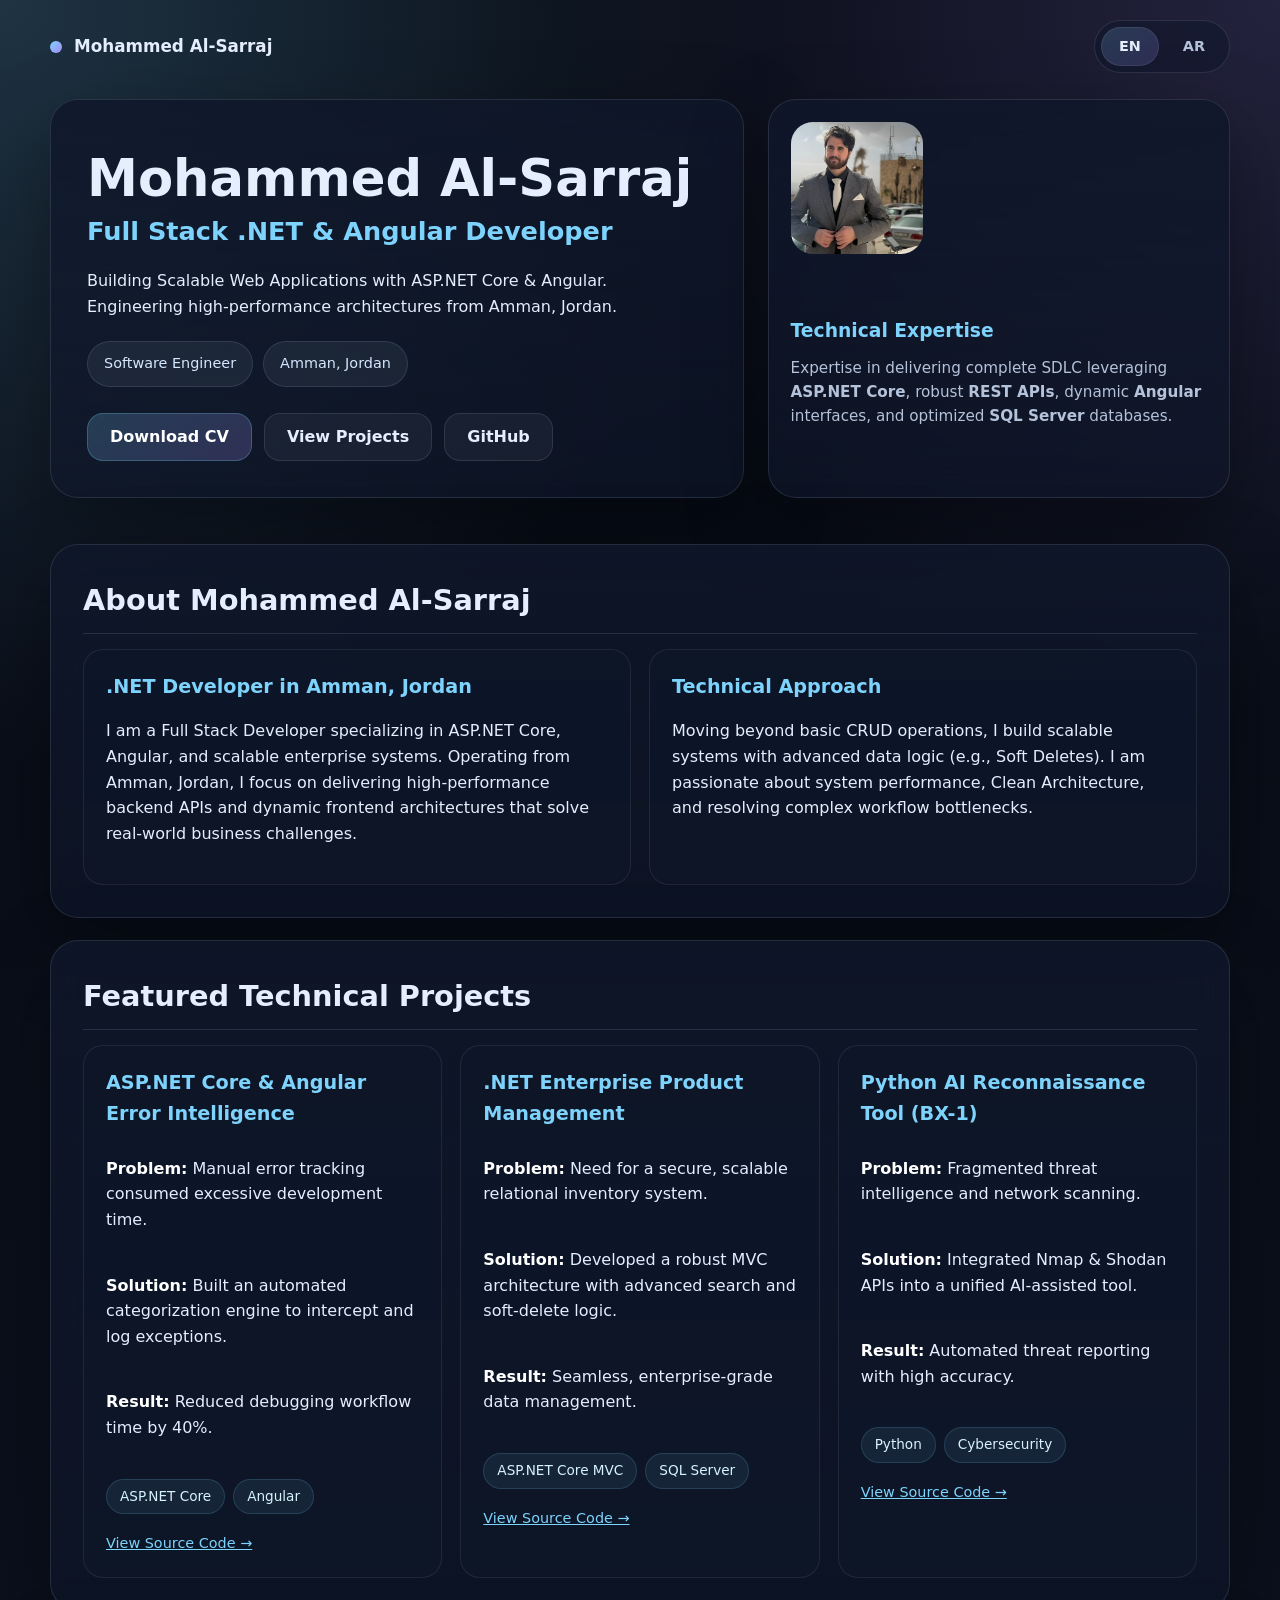
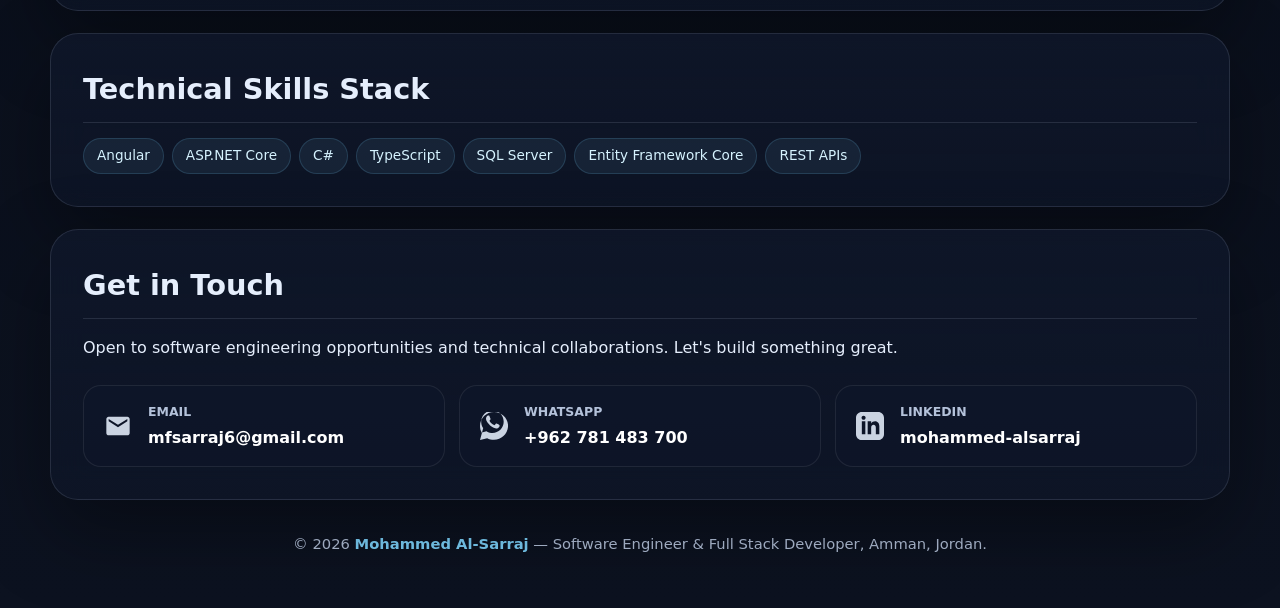
==== commit 6e858ed0: "Update index.html" ====
--- a/index.html
+++ b/index.html
@@ -189,10 +189,9 @@
           <span class="tag">ASP.NET Core</span>
           <span class="tag">C#</span>
           <span class="tag">TypeScript</span>
-          <span class="tag">SQL Server (T-SQL)</span>
+          <span class="tag">SQL Server</span>
           <span class="tag">Entity Framework Core</span>
           <span class="tag">REST APIs</span>
-          <span class="tag">RxJS</span>
         </div>
       </section>
       
@@ -227,4 +226,4 @@
 
   <script src="js/script.js" defer></script>
 </body>
-</html>+</html>
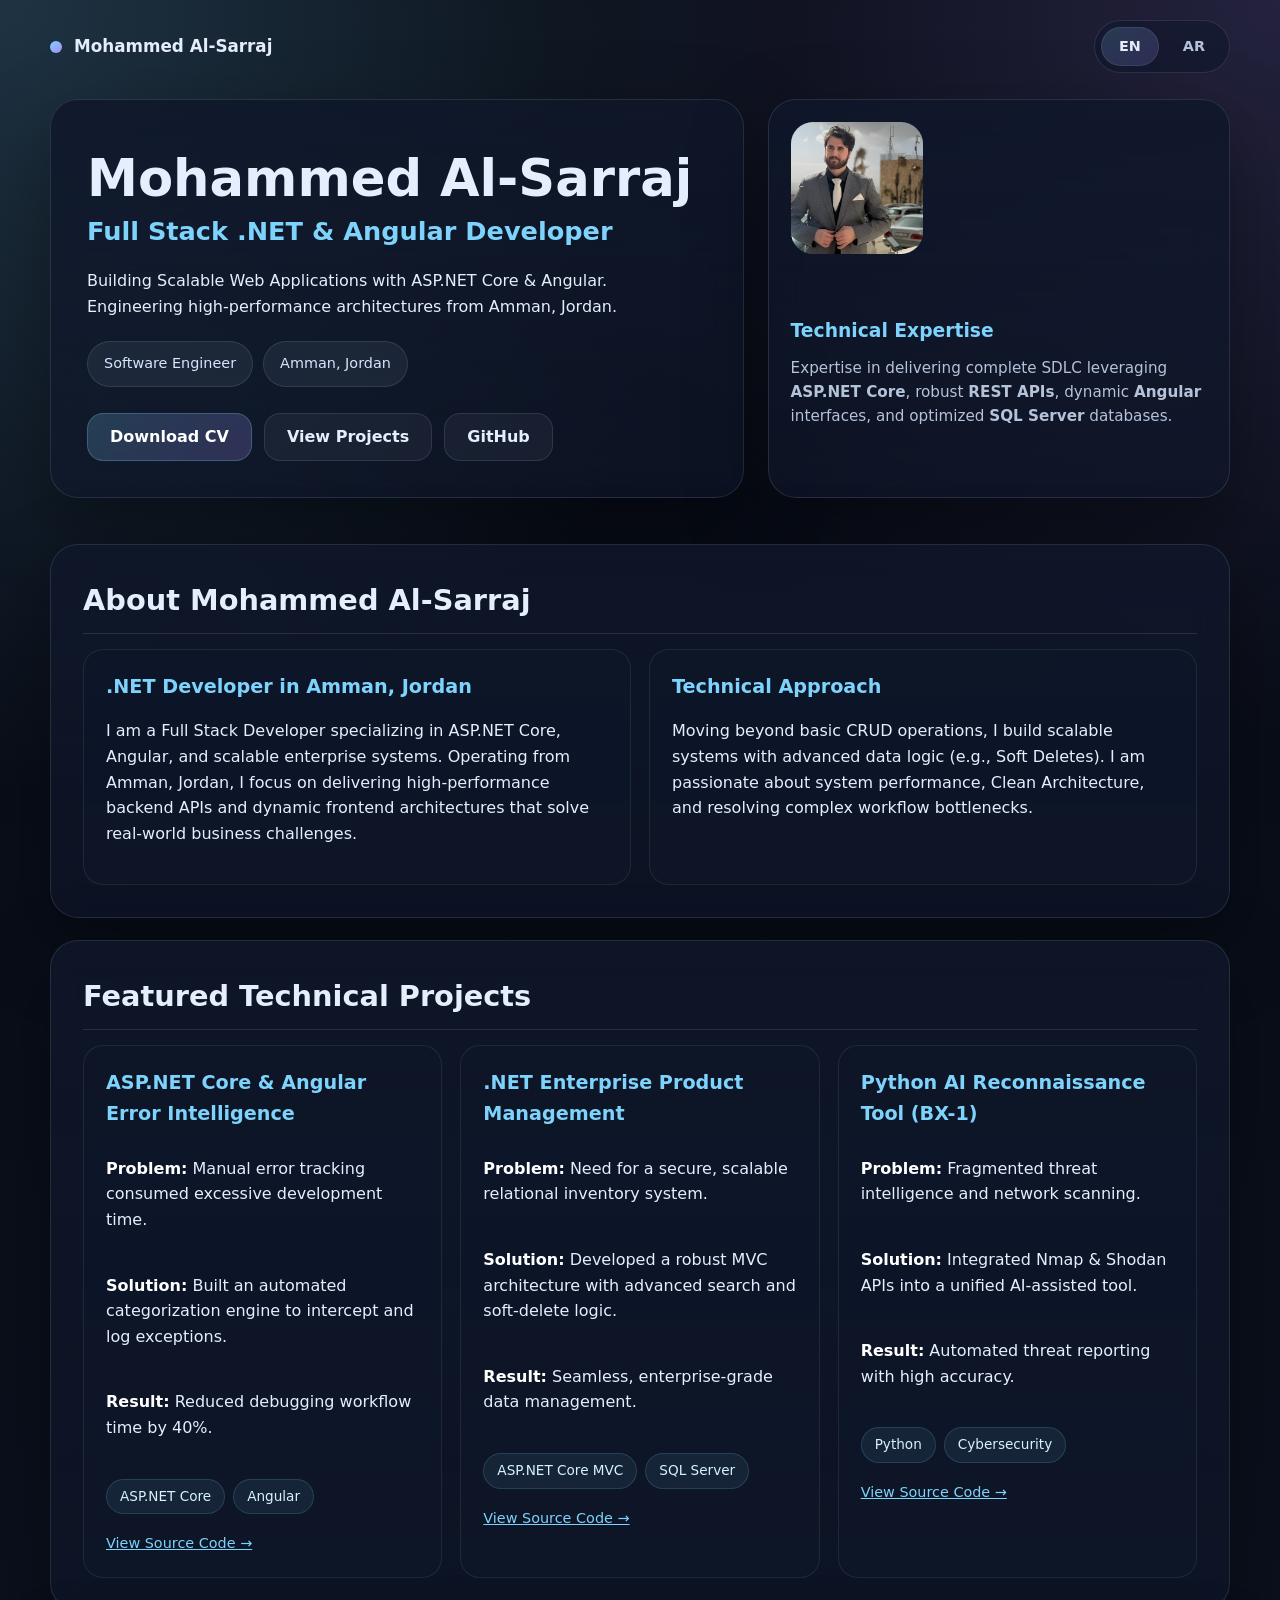
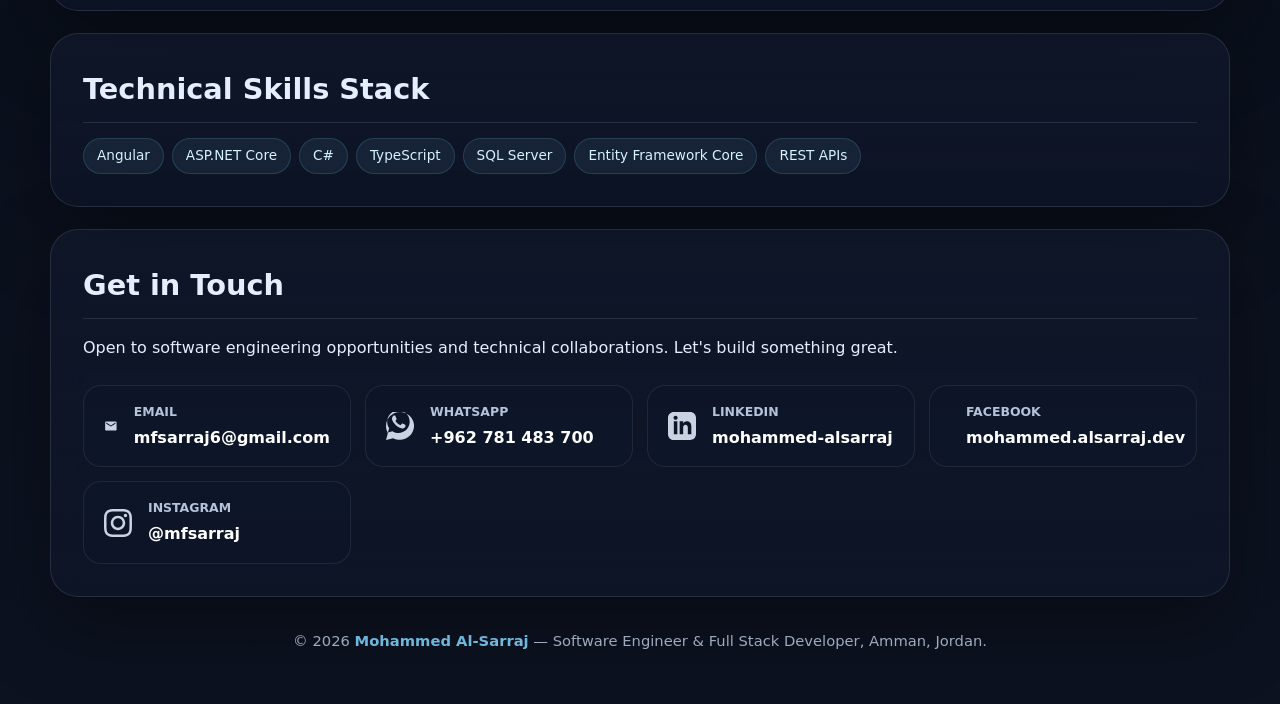
==== commit bb9c55d2: "Update index.html" ====
--- a/index.html
+++ b/index.html
@@ -56,7 +56,9 @@
         "image": "https://Mohammed-Sarraj.github.io/profile.jpg",
         "sameAs": [
           "https://www.linkedin.com/in/mohammed-alsarraj",
-          "https://github.com/Mohammed-Sarraj"
+          "https://github.com/Mohammed-Sarraj",
+          "https://www.facebook.com/mohammed.alsarraj.dev",
+          "https://www.instagram.com/mfsarraj"
         ],
         "knowsAbout": ["Angular", "ASP.NET Core", "TypeScript", "SQL Server", "System Architecture"]
       }
@@ -211,6 +213,14 @@
             <svg viewBox="0 0 24 24"><path d="M19 0h-14c-2.761 0-5 2.239-5 5v14c0 2.761 2.239 5 5 5h14c2.762 0 5-2.239 5-5v-14c0-2.761-2.238-5-5-5zm-11 19h-3v-11h3v11zm-1.5-12.268c-.966 0-1.75-.79-1.75-1.764s.784-1.764 1.75-1.764 1.75.79 1.75 1.764-.783 1.764-1.75 1.764zm13.5 12.268h-3v-5.604c0-3.368-4-3.113-4 0v5.604h-3v-11h3v1.765c1.396-2.586 7-2.777 7 2.476v6.759z"/></svg>
             <div class="details"><span class="label">LinkedIn</span><span class="value">mohammed-alsarraj</span></div>
           </a>
+          <a href="https://www.facebook.com/mohammed.alsarraj.dev" target="_blank" rel="noopener noreferrer" class="social-link anim" data-delay="4">
+            <svg viewBox="0 0 24 24"><path d="M22.675 0h-21.35c-.732 0-1.325.593-1.325 1.325v21.351c0 .731.593 1.324 1.325 1.324h11.495v-9.294h-3.128v-3.622h3.128v-2.671c0-3.1 1.893-4.788 4.659-4.788 1.325 0 2.463.099 2.795.143v3.24l-1.918.001c-1.504 0-1.795.715-1.795 1.763v2.313h3.587l-.467 3.622h-3.12v9.293h6.116c.73 0 1.323-.593 1.323-1.325v-21.35c0-.732-.593-1.325-1.325-1.325z"/></svg>
+            <div class="details"><span class="label">Facebook</span><span class="value">mohammed.alsarraj.dev</span></div>
+          </a>
+          <a href="https://www.instagram.com/mfsarraj" target="_blank" rel="noopener noreferrer" class="social-link anim" data-delay="5">
+            <svg viewBox="0 0 24 24"><path d="M12 2.163c3.204 0 3.584.012 4.85.07 3.252.148 4.771 1.691 4.919 4.919.058 1.265.069 1.645.069 4.849 0 3.205-.012 3.584-.069 4.849-.149 3.225-1.664 4.771-4.919 4.919-1.266.058-1.644.07-4.85.07-3.204 0-3.584-.012-4.849-.07-3.26-.149-4.771-1.699-4.919-4.92-.058-1.265-.07-1.644-.07-4.849 0-3.204.013-3.583.07-4.849.149-3.227 1.664-4.771 4.919-4.919 1.266-.057 1.645-.069 4.849-.07zm0-2.163c-3.259 0-3.667.014-4.947.072-4.358.2-6.78 2.618-6.98 6.98-.059 1.281-.073 1.689-.073 4.948 0 3.259.014 3.668.072 4.948.2 4.358 2.618 6.78 6.98 6.98 1.281.058 1.689.072 4.948.072 3.259 0 3.668-.014 4.948-.072 4.354-.2 6.782-2.618 6.979-6.98.059-1.28.073-1.689.073-4.948 0-3.259-.014-3.667-.072-4.947-.196-4.354-2.617-6.78-6.979-6.98-1.281-.059-1.69-.073-4.949-.073zm0 5.838c-3.403 0-6.162 2.759-6.162 6.162s2.759 6.163 6.162 6.163 6.162-2.759 6.162-6.163c0-3.403-2.759-6.162-6.162-6.162zm0 10.162c-2.209 0-4-1.79-4-4 0-2.209 1.791-4 4-4s4 1.791 4 4c0 2.21-1.791 4-4 4zm6.406-11.845c-.796 0-1.441.645-1.441 1.44s.645 1.44 1.441 1.44c.795 0 1.439-.645 1.439-1.44s-.644-1.44-1.439-1.44z"/></svg>
+            <div class="details"><span class="label">Instagram</span><span class="value">@mfsarraj</span></div>
+          </a>
         </div>
       </section>
 
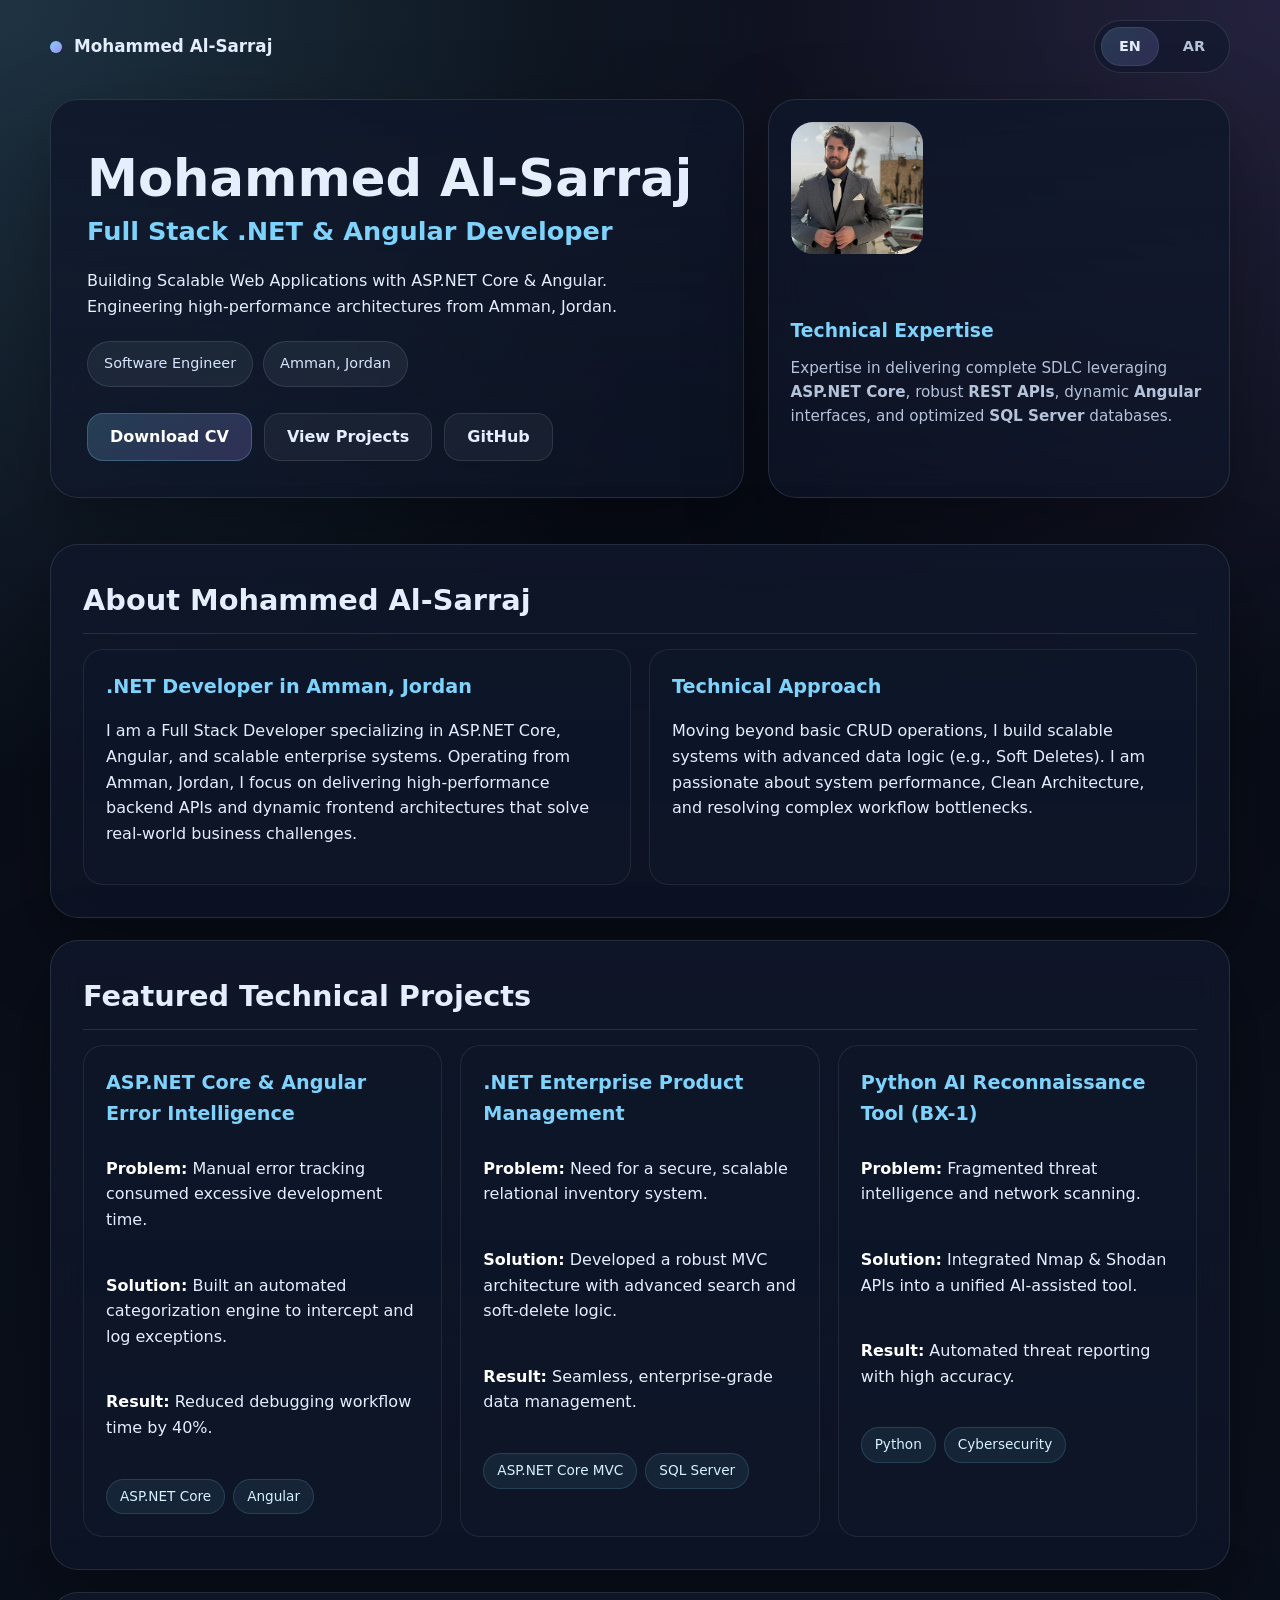
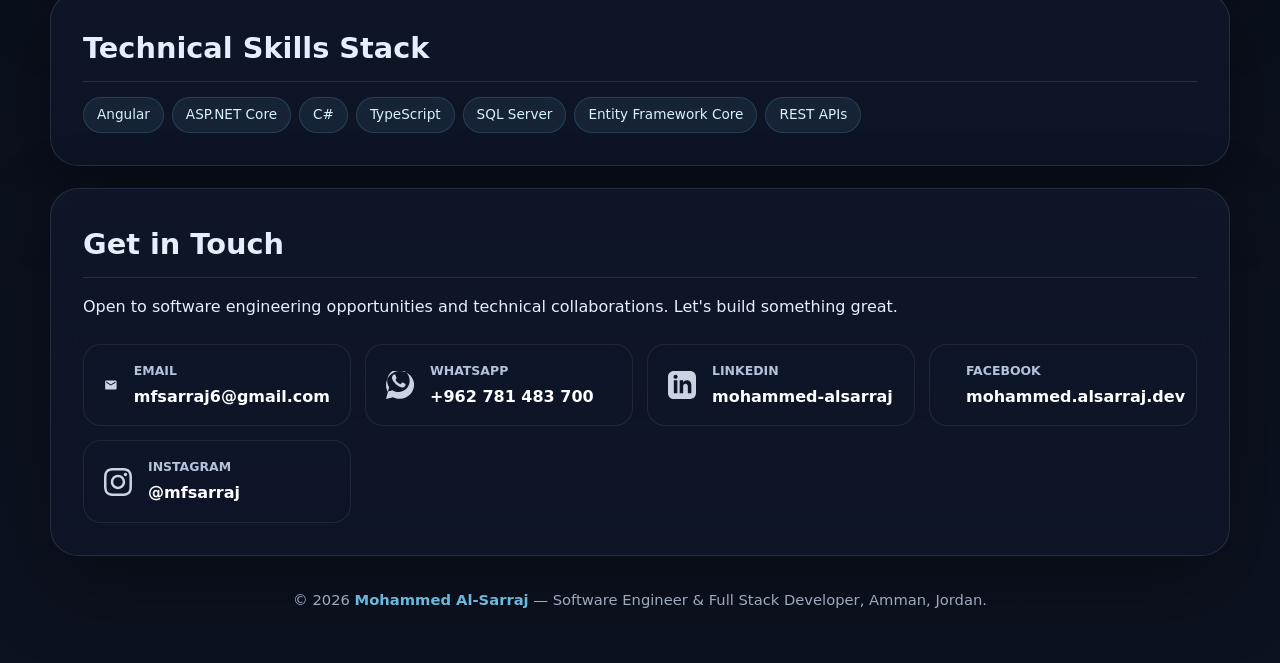
==== commit bfebc095: "Update index.html" ====
--- a/index.html
+++ b/index.html
@@ -152,7 +152,6 @@
               <div class="tagrow">
                 <span class="tag">ASP.NET Core</span> <span class="tag">Angular</span>
               </div>
-              <a href="https://github.com/Mohammed-Sarraj" target="_blank" class="github-link">View Source Code →</a>
             </div>
           </article>
           
@@ -165,7 +164,6 @@
               <div class="tagrow">
                 <span class="tag">ASP.NET Core MVC</span> <span class="tag">SQL Server</span>
               </div>
-              <a href="https://github.com/Mohammed-Sarraj" target="_blank" class="github-link">View Source Code →</a>
             </div>
           </article>
 
@@ -178,7 +176,6 @@
               <div class="tagrow">
                 <span class="tag">Python</span> <span class="tag">Cybersecurity</span>
               </div>
-              <a href="https://github.com/Mohammed-Sarraj" target="_blank" class="github-link">View Source Code →</a>
             </div>
           </article>
         </div>
